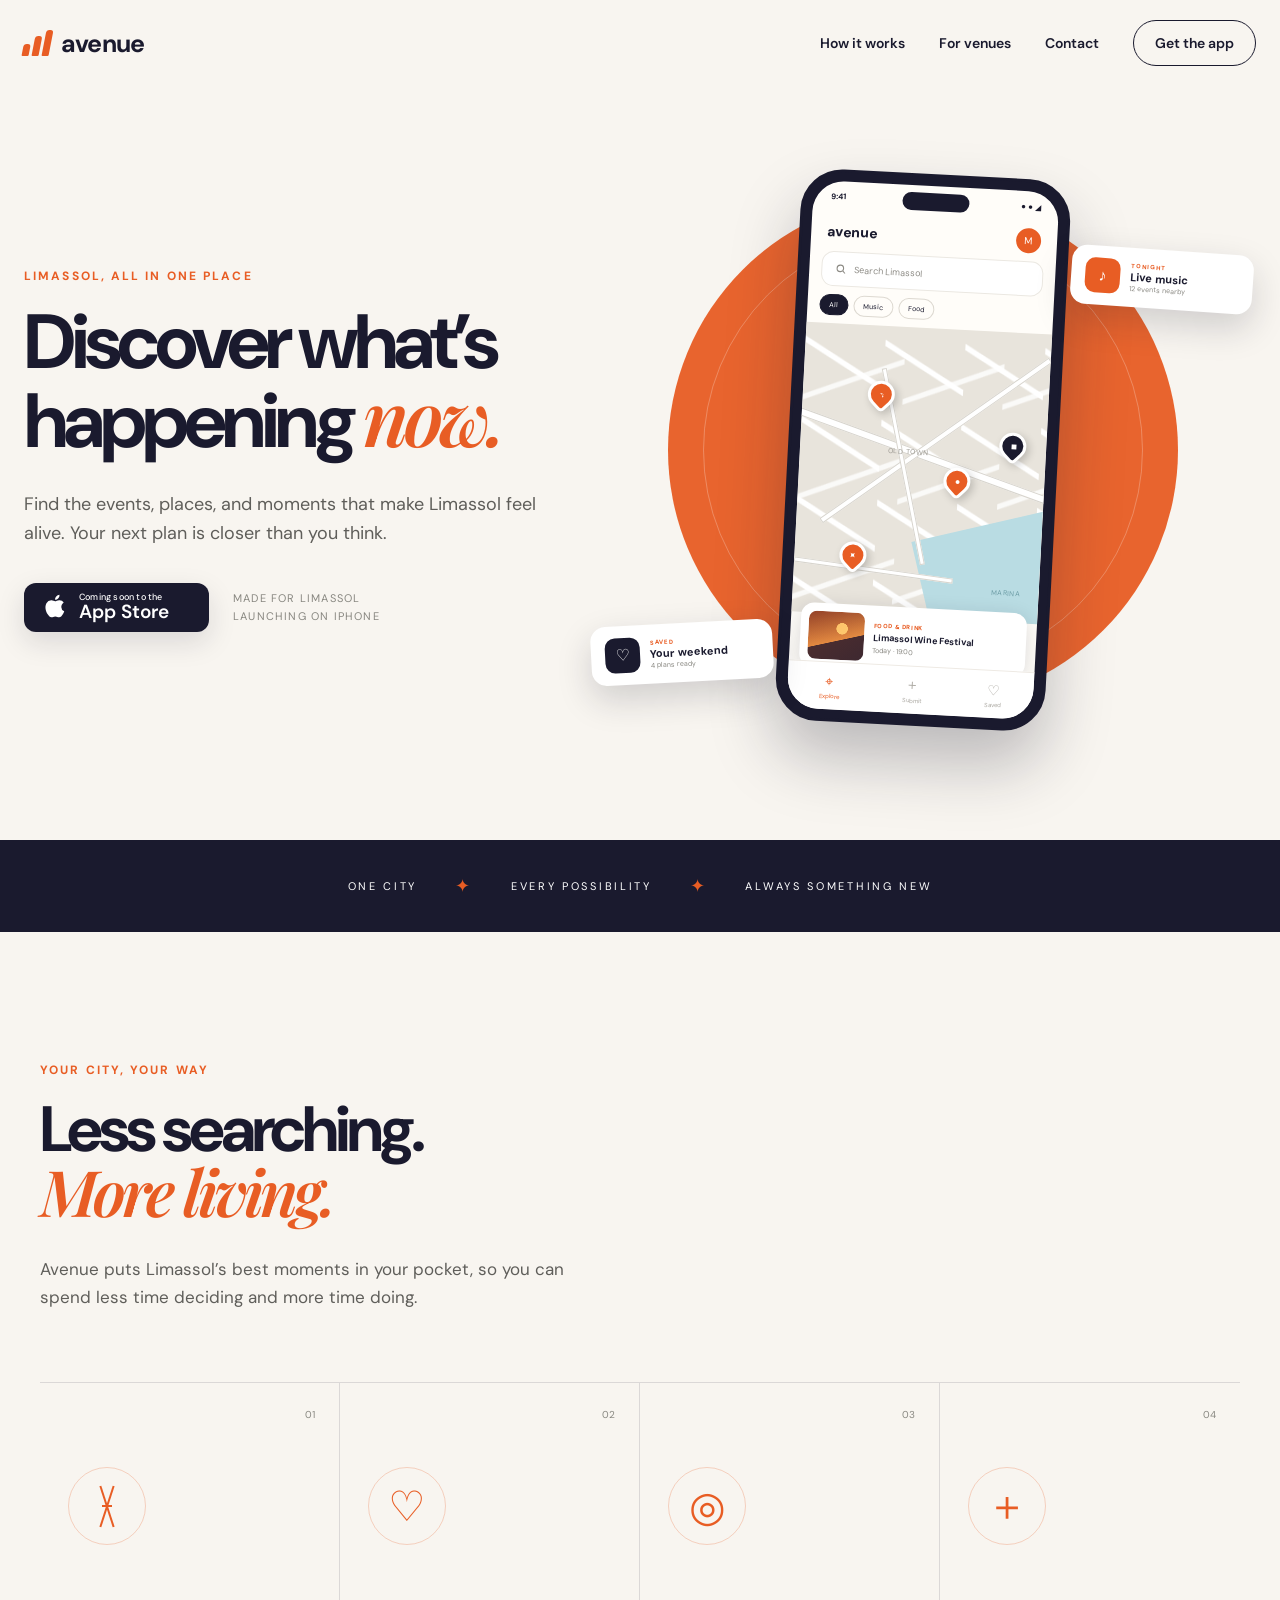
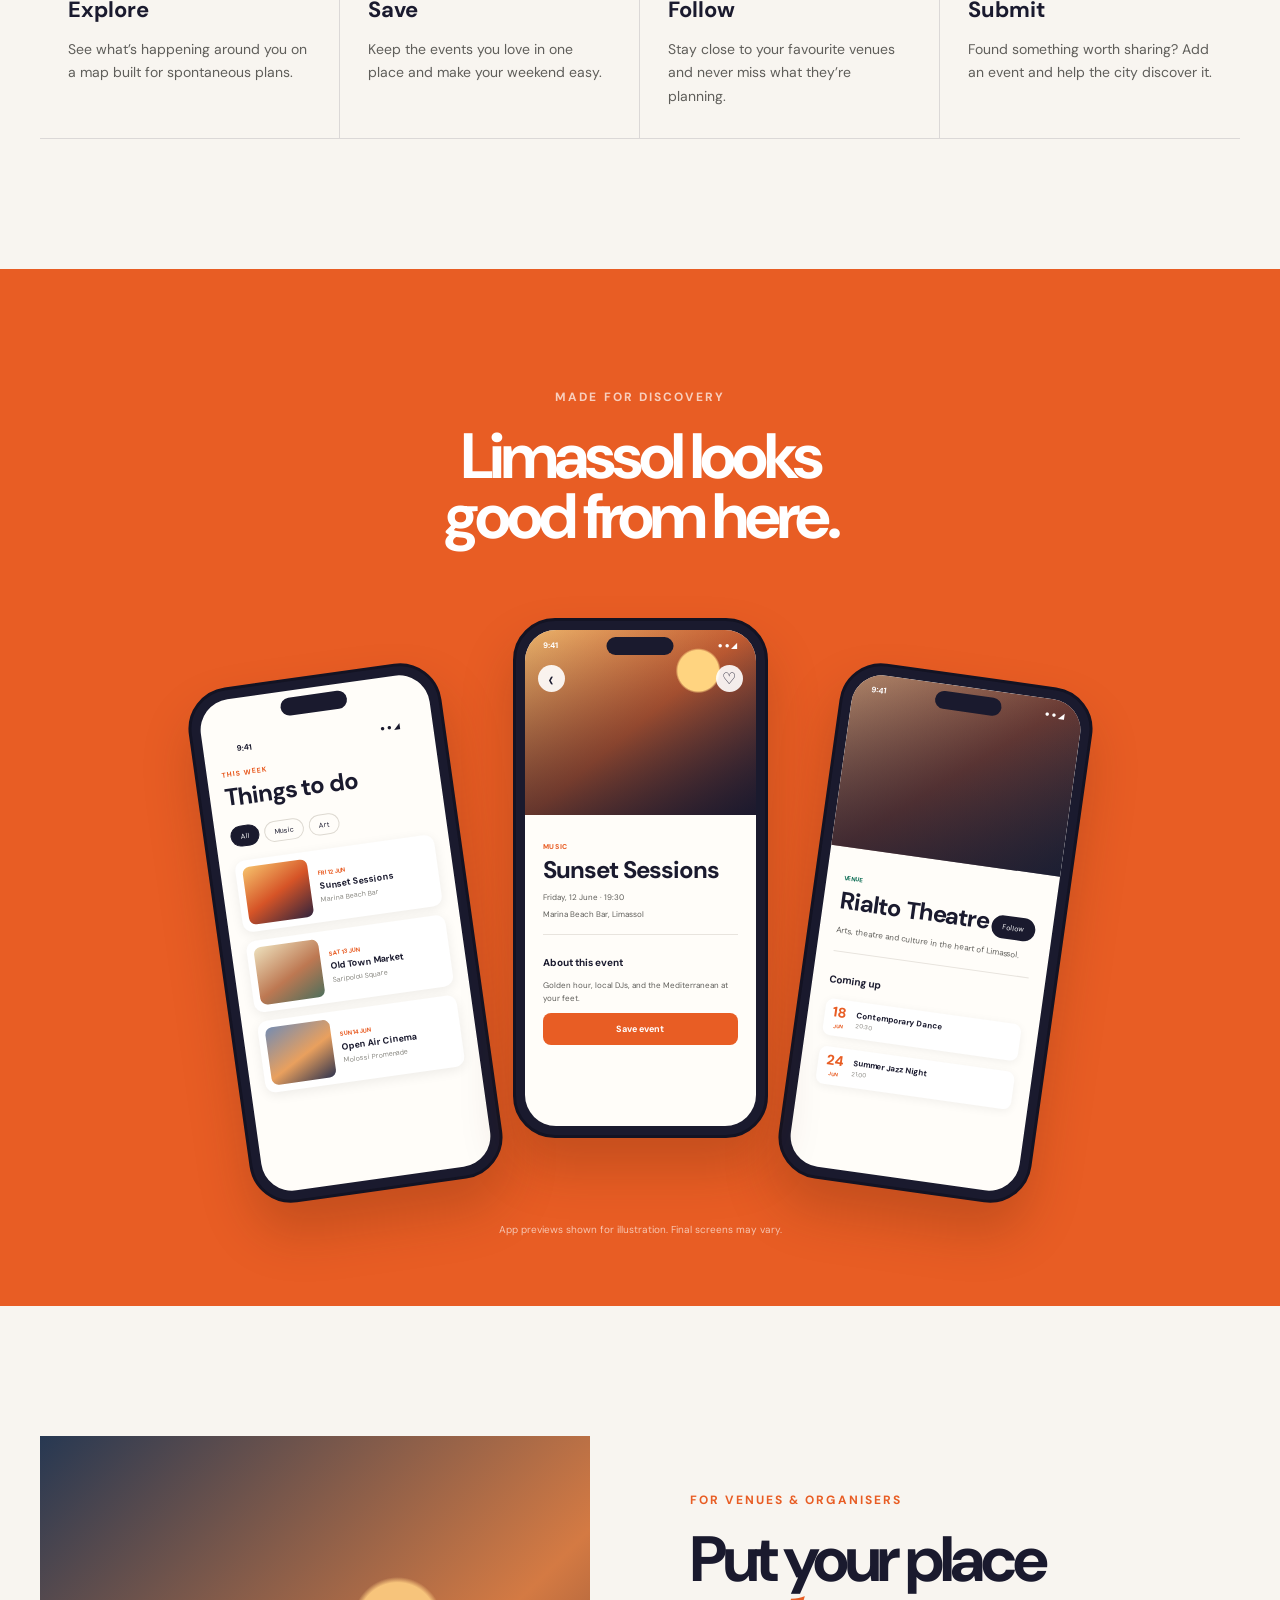
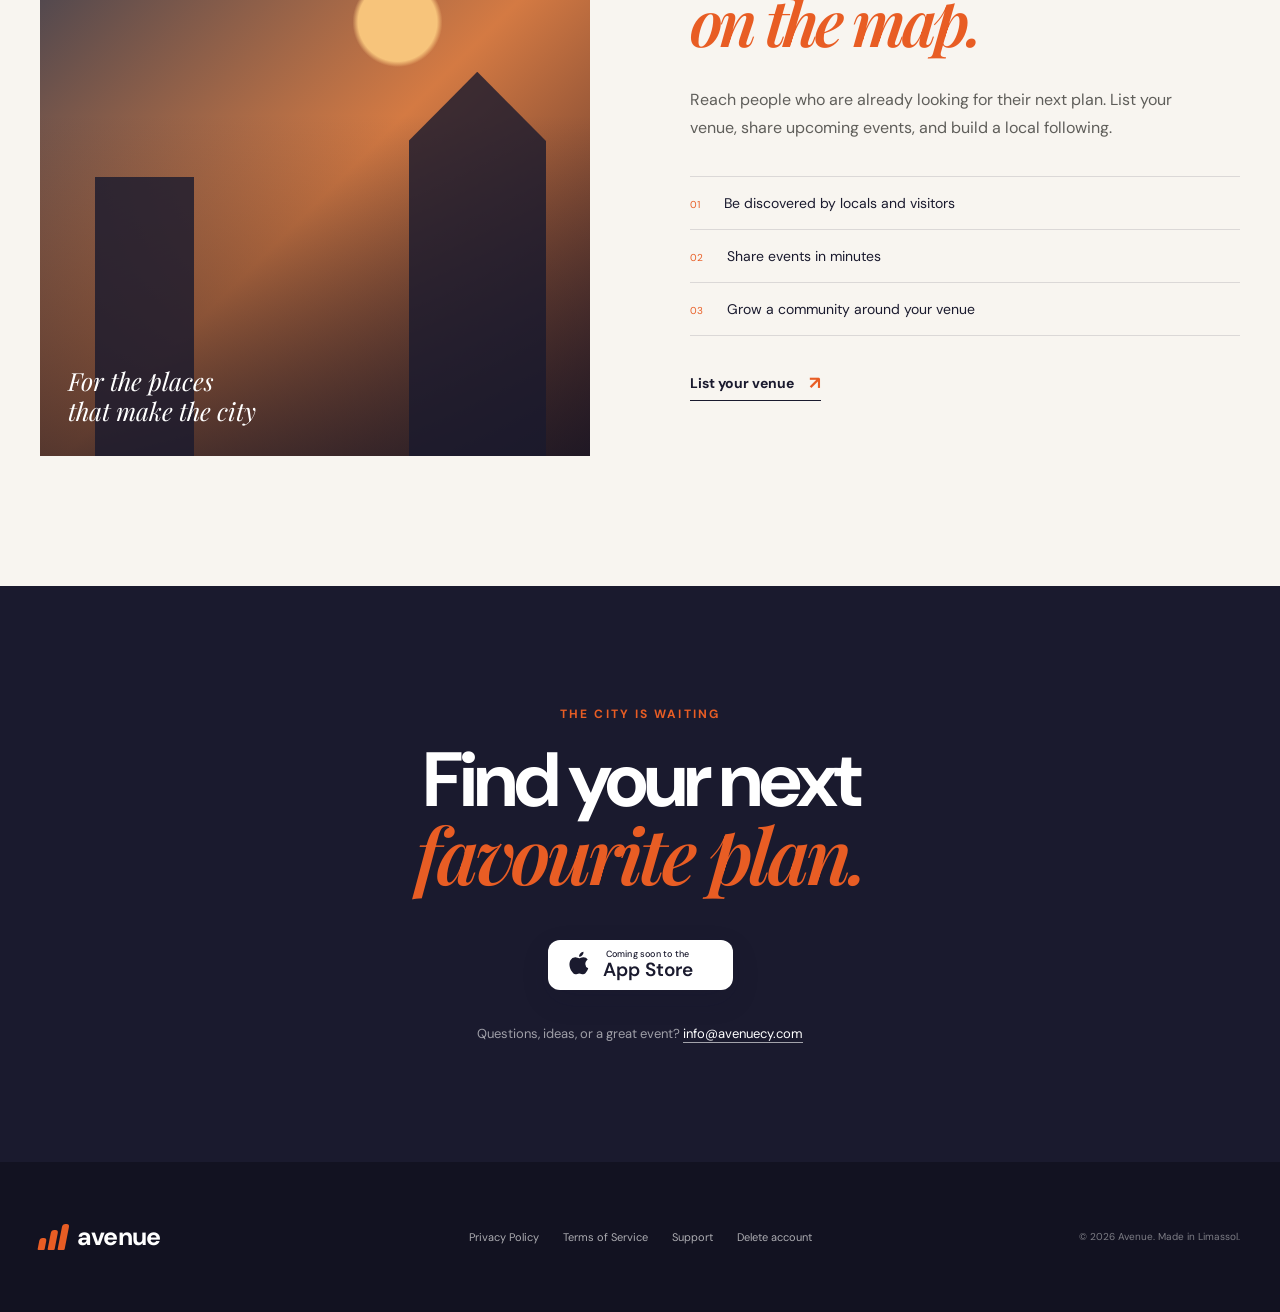
==== index.html @ 3a6e98cc "Create Avenue landing website" ====
<!doctype html>
<html lang="en">
  <head>
    <meta charset="UTF-8">
    <meta name="viewport" content="width=device-width, initial-scale=1.0">
    <meta name="description" content="Avenue helps you discover events, activities, and venues across Limassol, Cyprus.">
    <meta name="theme-color" content="#1A1A2E">
    <meta property="og:title" content="Avenue — Discover Limassol">
    <meta property="og:description" content="Your city, happening now. Explore events and places across Limassol.">
    <meta property="og:type" content="website">
    <meta property="og:url" content="https://avenuecy.com/">
    <meta property="og:image" content="https://avenuecy.com/assets/og-image.svg">
    <title>Avenue — Discover what's happening in Limassol</title>
    <link rel="icon" href="assets/favicon.svg" type="image/svg+xml">
    <link rel="stylesheet" href="styles.css">
    <script src="script.js" defer></script>
  </head>
  <body>
    <header class="site-header">
      <a class="brand" href="#top" aria-label="Avenue home">
        <span class="brand-mark" aria-hidden="true">
          <span></span><span></span><span></span>
        </span>
        <span>avenue</span>
      </a>
      <button class="menu-toggle" type="button" aria-expanded="false" aria-controls="site-nav">
        <span class="sr-only">Open navigation</span>
        <span></span><span></span>
      </button>
      <nav id="site-nav" class="site-nav" aria-label="Main navigation">
        <a href="#how-it-works">How it works</a>
        <a href="#for-venues">For venues</a>
        <a href="#contact">Contact</a>
        <a class="nav-cta" href="#download">Get the app</a>
      </nav>
    </header>

    <main id="top">
      <section class="hero">
        <div class="hero-copy reveal">
          <p class="eyebrow">Limassol, all in one place</p>
          <h1>Discover what’s<br>happening <em>now.</em></h1>
          <p class="hero-intro">
            Find the events, places, and moments that make Limassol feel alive.
            Your next plan is closer than you think.
          </p>
          <div id="download" class="download-row">
            <a class="app-store-button" href="mailto:info@avenuecy.com?subject=Avenue%20app%20launch" aria-label="Join the Avenue app launch list">
              <svg viewBox="0 0 24 24" aria-hidden="true">
                <path d="M18.7 12.8c0-3.2 2.6-4.7 2.7-4.8a5.8 5.8 0 0 0-4.6-2.5c-2-.2-3.8 1.2-4.8 1.2-1 0-2.5-1.2-4.2-1.1A6.1 6.1 0 0 0 2.6 8.7c-2.2 3.8-.6 9.4 1.6 12.4 1.1 1.5 2.3 3.1 3.9 3 1.6-.1 2.2-1 4.1-1s2.5 1 4.2 1c1.7 0 2.8-1.5 3.8-3a13.5 13.5 0 0 0 1.7-3.5 5.4 5.4 0 0 1-3.2-4.8ZM15.5 3.4A5.4 5.4 0 0 0 16.8-.5a5.5 5.5 0 0 0-3.6 1.9 5.2 5.2 0 0 0-1.3 3.7 4.6 4.6 0 0 0 3.6-1.7Z" transform="scale(.82) translate(2.2 1.2)"/>
              </svg>
              <span><small>Coming soon to the</small>App Store</span>
            </a>
            <span class="launch-note">Made for Limassol<br>Launching on iPhone</span>
          </div>
        </div>

        <div class="hero-visual reveal" aria-label="Preview of the Avenue app">
          <div class="sun-shape"></div>
          <div class="phone phone-main">
            <div class="phone-screen map-screen">
              <div class="status-bar"><b>9:41</b><span>● ● ◢</span></div>
              <div class="app-topbar">
                <div class="mini-logo">avenue</div>
                <div class="avatar">M</div>
              </div>
              <div class="search-pill">
                <svg viewBox="0 0 24 24"><circle cx="11" cy="11" r="6"></circle><path d="m16 16 4 4"></path></svg>
                Search Limassol
              </div>
              <div class="filter-pills">
                <span class="active">All</span><span>Music</span><span>Food</span>
              </div>
              <div class="map-art">
                <div class="road r1"></div><div class="road r2"></div><div class="road r3"></div>
                <div class="road r4"></div><div class="sea"></div>
                <span class="map-label old-town">Old Town</span>
                <span class="map-label marina">Marina</span>
                <span class="pin p1">♪</span><span class="pin p2">●</span>
                <span class="pin venue-pin p3">◆</span><span class="pin p4">✦</span>
              </div>
              <div class="event-preview">
                <div class="event-thumb"></div>
                <div>
                  <small>FOOD &amp; DRINK</small>
                  <strong>Limassol Wine Festival</strong>
                  <span>Today · 19:00</span>
                </div>
              </div>
              <div class="app-tabs"><span class="selected">⌖<small>Explore</small></span><span>＋<small>Submit</small></span><span>♡<small>Saved</small></span></div>
            </div>
          </div>
          <div class="floating-card card-one">
            <span class="floating-icon">♪</span>
            <div><small>TONIGHT</small><b>Live music</b><span>12 events nearby</span></div>
          </div>
          <div class="floating-card card-two">
            <span class="floating-icon dark">♡</span>
            <div><small>SAVED</small><b>Your weekend</b><span>4 plans ready</span></div>
          </div>
        </div>
      </section>

      <section class="city-strip" aria-label="Avenue introduction">
        <p>One city</p><span>✦</span><p>Every possibility</p><span>✦</span><p>Always something new</p>
      </section>

      <section id="how-it-works" class="features section">
        <div class="section-heading reveal">
          <p class="eyebrow">Your city, your way</p>
          <h2>Less searching.<br><em>More living.</em></h2>
          <p>Avenue puts Limassol’s best moments in your pocket, so you can spend less time deciding and more time doing.</p>
        </div>

        <div class="feature-grid">
          <article class="feature-card reveal">
            <span class="feature-number">01</span>
            <div class="feature-icon icon-map"><span></span><i></i><b></b></div>
            <h3>Explore</h3>
            <p>See what’s happening around you on a map built for spontaneous plans.</p>
          </article>
          <article class="feature-card reveal">
            <span class="feature-number">02</span>
            <div class="feature-icon icon-heart">♡</div>
            <h3>Save</h3>
            <p>Keep the events you love in one place and make your weekend easy.</p>
          </article>
          <article class="feature-card reveal">
            <span class="feature-number">03</span>
            <div class="feature-icon icon-follow">◎</div>
            <h3>Follow</h3>
            <p>Stay close to your favourite venues and never miss what they’re planning.</p>
          </article>
          <article class="feature-card reveal">
            <span class="feature-number">04</span>
            <div class="feature-icon icon-submit">＋</div>
            <h3>Submit</h3>
            <p>Found something worth sharing? Add an event and help the city discover it.</p>
          </article>
        </div>
      </section>

      <section class="screens-section">
        <div class="screens-copy section-heading reveal">
          <p class="eyebrow light">Made for discovery</p>
          <h2>Limassol looks<br>good from here.</h2>
        </div>
        <div class="phone-gallery reveal">
          <div class="phone gallery-phone tilted-left">
            <div class="phone-screen list-screen">
              <div class="status-bar"><b>9:41</b><span>● ● ◢</span></div>
              <p class="screen-kicker">THIS WEEK</p>
              <h4>Things to do</h4>
              <div class="small-chips"><span>All</span><span>Music</span><span>Art</span></div>
              <div class="list-card lc-one"><div></div><p><small>FRI 12 JUN</small><b>Sunset Sessions</b><span>Marina Beach Bar</span></p></div>
              <div class="list-card lc-two"><div></div><p><small>SAT 13 JUN</small><b>Old Town Market</b><span>Saripolou Square</span></p></div>
              <div class="list-card lc-three"><div></div><p><small>SUN 14 JUN</small><b>Open Air Cinema</b><span>Molossi Promenade</span></p></div>
            </div>
          </div>
          <div class="phone gallery-phone center-phone">
            <div class="phone-screen detail-screen">
              <div class="detail-image"><div class="status-bar white"><b>9:41</b><span>● ● ◢</span></div><span class="back">‹</span><span class="save">♡</span></div>
              <div class="detail-content">
                <small class="category">MUSIC</small>
                <h4>Sunset Sessions</h4>
                <p class="detail-meta">Friday, 12 June · 19:30</p>
                <p class="detail-meta">Marina Beach Bar, Limassol</p>
                <hr>
                <b>About this event</b>
                <p>Golden hour, local DJs, and the Mediterranean at your feet.</p>
                <button type="button">Save event</button>
              </div>
            </div>
          </div>
          <div class="phone gallery-phone tilted-right">
            <div class="phone-screen venue-screen">
              <div class="venue-cover"><div class="status-bar white"><b>9:41</b><span>● ● ◢</span></div></div>
              <div class="venue-content">
                <div class="venue-title"><div><small>VENUE</small><h4>Rialto Theatre</h4></div><button type="button">Follow</button></div>
                <p>Arts, theatre and culture in the heart of Limassol.</p>
                <hr>
                <b>Coming up</b>
                <div class="mini-event"><span>18<br><small>JUN</small></span><p><b>Contemporary Dance</b><small>20:30</small></p></div>
                <div class="mini-event"><span>24<br><small>JUN</small></span><p><b>Summer Jazz Night</b><small>21:00</small></p></div>
              </div>
            </div>
          </div>
        </div>
        <p class="mockup-note">App previews shown for illustration. Final screens may vary.</p>
      </section>

      <section id="for-venues" class="venues section">
        <div class="venue-photo reveal">
          <div class="venue-photo-label"><span>For the places<br>that make the city</span></div>
        </div>
        <div class="venue-copy reveal">
          <p class="eyebrow">For venues &amp; organisers</p>
          <h2>Put your place<br><em>on the map.</em></h2>
          <p>Reach people who are already looking for their next plan. List your venue, share upcoming events, and build a local following.</p>
          <ul>
            <li><span>01</span> Be discovered by locals and visitors</li>
            <li><span>02</span> Share events in minutes</li>
            <li><span>03</span> Grow a community around your venue</li>
          </ul>
          <a class="text-link" href="mailto:info@avenuecy.com?subject=List%20my%20venue%20on%20Avenue">List your venue <span>↗</span></a>
        </div>
      </section>

      <section id="contact" class="final-cta">
        <div class="final-cta-inner reveal">
          <p class="eyebrow light">The city is waiting</p>
          <h2>Find your next<br><em>favourite plan.</em></h2>
          <a class="app-store-button light-button" href="mailto:info@avenuecy.com?subject=Avenue%20app%20launch">
            <svg viewBox="0 0 24 24" aria-hidden="true"><path d="M18.7 12.8c0-3.2 2.6-4.7 2.7-4.8a5.8 5.8 0 0 0-4.6-2.5c-2-.2-3.8 1.2-4.8 1.2-1 0-2.5-1.2-4.2-1.1A6.1 6.1 0 0 0 2.6 8.7c-2.2 3.8-.6 9.4 1.6 12.4 1.1 1.5 2.3 3.1 3.9 3 1.6-.1 2.2-1 4.1-1s2.5 1 4.2 1c1.7 0 2.8-1.5 3.8-3a13.5 13.5 0 0 0 1.7-3.5 5.4 5.4 0 0 1-3.2-4.8ZM15.5 3.4A5.4 5.4 0 0 0 16.8-.5a5.5 5.5 0 0 0-3.6 1.9 5.2 5.2 0 0 0-1.3 3.7 4.6 4.6 0 0 0 3.6-1.7Z" transform="scale(.82) translate(2.2 1.2)"/></svg>
            <span><small>Coming soon to the</small>App Store</span>
          </a>
          <p class="contact-line">Questions, ideas, or a great event? <a href="mailto:info@avenuecy.com">info@avenuecy.com</a></p>
        </div>
      </section>
    </main>

    <footer class="site-footer">
      <a class="brand footer-brand" href="#top"><span class="brand-mark"><span></span><span></span><span></span></span><span>avenue</span></a>
      <div class="footer-links">
        <a href="privacy.html">Privacy Policy</a>
        <a href="terms.html">Terms of Service</a>
        <a href="support.html">Support</a>
        <a href="delete-account.html">Delete account</a>
      </div>
      <p>© <span id="current-year">2026</span> Avenue. Made in Limassol.</p>
    </footer>
  </body>
</html>
---- styles.css ----
@import url("https://fonts.googleapis.com/css2?family=DM+Sans:wght@400;500;600;700&family=Playfair+Display:ital,wght@1,600&display=swap");

:root {
  --navy: #1a1a2e;
  --orange: #e85d24;
  --orange-dark: #c94716;
  --cream: #f8f5f0;
  --paper: #fffdf9;
  --white: #ffffff;
  --body: #5f5e5a;
  --muted: #888780;
  --green: #0f6e56;
  --line: rgba(26, 26, 46, .13);
  --display: "DM Sans", sans-serif;
  --serif: "Playfair Display", Georgia, serif;
}

* { box-sizing: border-box; }
html { scroll-behavior: smooth; }
body { margin: 0; color: var(--navy); background: var(--cream); font-family: var(--display); -webkit-font-smoothing: antialiased; }
a { color: inherit; text-decoration: none; }
button, input { font: inherit; }
.sr-only { position: absolute; width: 1px; height: 1px; overflow: hidden; clip: rect(0, 0, 0, 0); }

.site-header {
  width: min(100% - 48px, 1320px);
  height: 86px;
  margin: 0 auto;
  display: flex;
  align-items: center;
  justify-content: space-between;
  position: relative;
  z-index: 20;
}
.brand { display: flex; align-items: center; gap: 10px; font-size: 25px; font-weight: 700; letter-spacing: -.8px; }
.brand-mark { width: 27px; height: 26px; display: flex; align-items: flex-end; gap: 3px; transform: skew(-11deg); }
.brand-mark > span { width: 7px; border-radius: 3px 3px 1px 1px; background: var(--orange); }
.brand-mark > span:nth-child(1) { height: 12px; }
.brand-mark > span:nth-child(2) { height: 20px; }
.brand-mark > span:nth-child(3) { height: 26px; }
.site-nav { display: flex; align-items: center; gap: 34px; font-size: 14px; font-weight: 600; }
.site-nav a:not(.nav-cta) { transition: color .2s; }
.site-nav a:not(.nav-cta):hover { color: var(--orange); }
.nav-cta { padding: 13px 21px; border: 1px solid var(--navy); border-radius: 99px; transition: .2s; }
.nav-cta:hover { color: var(--white); background: var(--navy); }
.menu-toggle { display: none; background: transparent; border: 0; padding: 8px; }

.hero {
  width: min(100% - 48px, 1320px);
  min-height: 700px;
  margin: 0 auto;
  display: grid;
  grid-template-columns: .92fr 1.08fr;
  align-items: center;
  padding: 54px 0 80px;
}
.eyebrow { margin: 0 0 22px; color: var(--orange); font-size: 12px; font-weight: 700; letter-spacing: 2.1px; text-transform: uppercase; }
.hero h1, .section-heading h2, .venue-copy h2, .final-cta h2 {
  margin: 0;
  font-size: clamp(58px, 6vw, 94px);
  line-height: .95;
  letter-spacing: -5px;
}
em { color: var(--orange); font-family: var(--serif); font-weight: 600; }
.hero-intro { max-width: 520px; margin: 32px 0 34px; color: var(--body); font-size: 18px; line-height: 1.65; }
.download-row { display: flex; align-items: center; gap: 24px; }
.app-store-button {
  min-width: 185px;
  padding: 10px 18px;
  border-radius: 12px;
  display: inline-flex;
  align-items: center;
  gap: 10px;
  color: var(--white);
  background: var(--navy);
  box-shadow: 0 10px 28px rgba(26,26,46,.13);
  transition: transform .2s, box-shadow .2s;
}
.app-store-button:hover { transform: translateY(-2px); box-shadow: 0 13px 32px rgba(26,26,46,.2); }
.app-store-button svg { width: 27px; fill: currentColor; }
.app-store-button span { display: flex; flex-direction: column; font-size: 19px; font-weight: 600; line-height: 1.05; }
.app-store-button small { font-size: 9px; font-weight: 500; letter-spacing: .2px; }
.launch-note { color: var(--muted); font-size: 11px; line-height: 1.6; text-transform: uppercase; letter-spacing: 1.2px; }

.hero-visual { position: relative; min-height: 620px; display: grid; place-items: center; }
.sun-shape { position: absolute; width: 510px; height: 510px; border-radius: 50%; background: var(--orange); opacity: .95; }
.sun-shape::after { content: ""; position: absolute; inset: 35px; border: 1px solid rgba(255,255,255,.25); border-radius: inherit; }
.phone {
  width: 270px;
  height: 552px;
  padding: 9px;
  border: 3px solid var(--navy);
  border-radius: 42px;
  background: var(--navy);
  box-shadow: 0 35px 65px rgba(26,26,46,.27);
  overflow: hidden;
}
.phone-main { z-index: 2; transform: rotate(3deg); }
.phone-screen { height: 100%; position: relative; overflow: hidden; border-radius: 31px; background: var(--paper); }
.phone-screen::before { content: ""; position: absolute; z-index: 10; top: 7px; left: 50%; width: 67px; height: 18px; border-radius: 20px; background: var(--navy); transform: translateX(-50%); }
.status-bar { position: relative; z-index: 5; display: flex; justify-content: space-between; padding: 10px 18px 5px; font-size: 8px; }
.status-bar.white { color: var(--white); }
.app-topbar { display: flex; align-items: center; justify-content: space-between; padding: 12px 16px 8px; }
.mini-logo { font-size: 14px; font-weight: 800; }
.avatar { width: 25px; height: 25px; display: grid; place-items: center; color: white; background: var(--orange); border-radius: 50%; font-size: 10px; }
.search-pill { margin: 0 12px; padding: 10px 12px; display: flex; align-items: center; gap: 7px; color: #8d8b85; background: white; border: 1px solid #ebe8e2; border-radius: 12px; font-size: 9px; }
.search-pill svg { width: 13px; fill: none; stroke: currentColor; stroke-width: 2; }
.filter-pills { display: flex; gap: 5px; padding: 8px 12px; overflow: hidden; }
.filter-pills span, .small-chips span { padding: 5px 9px; border: 1px solid #ddd9d1; border-radius: 99px; font-size: 7px; white-space: nowrap; }
.filter-pills .active, .small-chips span:first-child { color: white; background: var(--navy); border-color: var(--navy); }
.map-art { height: 290px; position: relative; overflow: hidden; background: #e8e4dc; }
.map-art::before { content: ""; position: absolute; inset: 0; background: linear-gradient(30deg, transparent 47%, white 48%, white 52%, transparent 53%), linear-gradient(-22deg, transparent 44%, rgba(255,255,255,.8) 45%, rgba(255,255,255,.8) 48%, transparent 49%); background-size: 80px 80px, 100px 100px; }
.road { position: absolute; z-index: 1; background: #fff; border: 1px solid #d8d5ce; transform-origin: left center; }
.r1 { width: 320px; height: 8px; top: 80px; left: -20px; transform: rotate(17deg); }
.r2 { width: 280px; height: 6px; top: 195px; left: 25px; transform: rotate(-38deg); }
.r3 { width: 200px; height: 5px; top: 40px; left: 80px; transform: rotate(76deg); }
.r4 { width: 160px; height: 5px; top: 235px; left: 0; transform: rotate(5deg); }
.sea { position: absolute; right: -45px; bottom: -30px; width: 160px; height: 130px; background: #b9dce3; transform: rotate(-16deg); }
.map-label { position: absolute; z-index: 2; color: #9b9891; font-size: 7px; text-transform: uppercase; letter-spacing: .5px; }
.old-town { top: 120px; left: 88px; }.marina { bottom: 25px; right: 18px; color: #6d9da6; }
.pin { position: absolute; z-index: 3; width: 27px; height: 27px; display: grid; place-items: center; color: white; background: var(--orange); border: 3px solid white; border-radius: 50% 50% 50% 5px; box-shadow: 0 4px 8px rgba(0,0,0,.2); transform: rotate(-45deg); font-size: 9px; }
.pin::first-letter { transform: rotate(45deg); }
.p1 { top: 55px; left: 65px; }.p2 { top: 138px; left: 145px; }.p3 { top: 100px; right: 20px; }.p4 { bottom: 46px; left: 45px; }
.venue-pin { background: var(--navy); }
.event-preview { position: absolute; z-index: 4; left: 10px; right: 10px; bottom: 42px; padding: 8px; display: flex; gap: 9px; border-radius: 13px; background: white; box-shadow: 0 5px 20px rgba(26,26,46,.16); }
.event-thumb { width: 56px; height: 48px; flex: none; border-radius: 8px; background: linear-gradient(145deg, rgba(232,93,36,.15), transparent), radial-gradient(circle at 60% 35%, #ffcf72 0 12%, transparent 13%), linear-gradient(165deg, #843c29, #e38d43 58%, #3d2830 59%); }
.event-preview div:last-child { display: flex; flex-direction: column; justify-content: center; gap: 2px; }
.event-preview small { color: var(--orange); font-size: 6px; font-weight: 800; letter-spacing: .6px; }
.event-preview strong { font-size: 9px; }.event-preview span { color: var(--muted); font-size: 7px; }
.app-tabs { position: absolute; z-index: 4; left: 0; right: 0; bottom: 0; height: 48px; display: flex; justify-content: space-around; align-items: center; background: white; border-top: 1px solid #eeeae4; }
.app-tabs span { display: flex; flex-direction: column; align-items: center; gap: 2px; color: #aaa7a0; font-size: 14px; }.app-tabs small { font-size: 6px; }.app-tabs .selected { color: var(--orange); }
.floating-card { position: absolute; z-index: 3; min-width: 182px; padding: 12px 14px; display: flex; align-items: center; gap: 10px; border-radius: 15px; background: white; box-shadow: 0 14px 35px rgba(26,26,46,.18); }
.floating-card > div { display: flex; flex-direction: column; }.floating-card small { color: var(--orange); font-size: 6px; font-weight: 800; letter-spacing: 1px; }.floating-card b { font-size: 11px; }.floating-card div span { color: var(--muted); font-size: 7px; }
.floating-icon { width: 35px; height: 35px; display: grid; place-items: center; color: white; background: var(--orange); border-radius: 10px; }.floating-icon.dark { background: var(--navy); }
.card-one { top: 110px; right: 3px; transform: rotate(4deg); }.card-two { bottom: 78px; left: 0; transform: rotate(-3deg); }

.city-strip { min-height: 92px; padding: 24px; display: flex; justify-content: center; align-items: center; gap: 38px; color: var(--white); background: var(--navy); text-transform: uppercase; letter-spacing: 2.7px; font-size: 11px; }
.city-strip span { color: var(--orange); font-size: 18px; }
.section { width: min(100% - 48px, 1200px); margin: 0 auto; padding: 130px 0; }
.section-heading { max-width: 700px; margin-bottom: 70px; }
.section-heading h2, .venue-copy h2, .final-cta h2 { font-size: clamp(48px, 5vw, 76px); letter-spacing: -4px; }
.section-heading > p:last-child { max-width: 550px; margin: 28px 0 0; color: var(--body); font-size: 17px; line-height: 1.7; }
.feature-grid { display: grid; grid-template-columns: repeat(4, 1fr); border-top: 1px solid var(--line); border-bottom: 1px solid var(--line); }
.feature-card { min-height: 350px; padding: 30px 28px; position: relative; border-right: 1px solid var(--line); }
.feature-card:last-child { border-right: 0; }
.feature-number { position: absolute; top: 25px; right: 24px; color: var(--muted); font-size: 10px; }
.feature-icon { width: 78px; height: 78px; margin: 54px 0 50px; display: grid; place-items: center; color: var(--orange); border: 1px solid rgba(232,93,36,.25); border-radius: 50%; font-size: 42px; font-weight: 300; }
.icon-map { position: relative; }.icon-map span, .icon-map i, .icon-map b { position: absolute; width: 2px; height: 43px; background: var(--orange); transform: rotate(18deg); }.icon-map i { transform: rotate(-18deg); }.icon-map b { height: 10px; transform: rotate(90deg); }
.feature-card h3 { margin: 0 0 14px; font-size: 22px; }.feature-card p { margin: 0; color: var(--body); font-size: 14px; line-height: 1.65; }

.screens-section { padding: 120px 24px 70px; overflow: hidden; color: var(--white); background: var(--orange); }
.screens-copy { width: min(100%, 1200px); margin: 0 auto 70px; text-align: center; }.screens-copy h2 { color: white; }.screens-copy .eyebrow { color: rgba(255,255,255,.7); }
.phone-gallery { max-width: 960px; min-height: 585px; margin: 0 auto; display: flex; justify-content: center; align-items: flex-start; gap: 40px; }
.gallery-phone { width: 255px; height: 520px; flex: none; border-color: #131323; box-shadow: 0 30px 50px rgba(92,35,10,.25); }
.tilted-left { margin-top: 55px; transform: rotate(-8deg); }.center-phone { z-index: 2; }.tilted-right { margin-top: 55px; transform: rotate(8deg); }
.list-screen { padding: 35px 15px 0; color: var(--navy); }.screen-kicker { margin: 10px 0 3px; color: var(--orange); font-size: 7px; font-weight: 800; letter-spacing: 1px; }.list-screen h4, .detail-content h4, .venue-content h4 { margin: 0; font-size: 24px; letter-spacing: -1px; }.small-chips { display: flex; gap: 5px; margin: 14px 0; }
.list-card { margin: 9px 0; padding: 7px; display: flex; gap: 9px; background: white; border-radius: 10px; box-shadow: 0 3px 12px rgba(0,0,0,.07); }.list-card > div { width: 65px; height: 58px; flex: none; border-radius: 7px; }.lc-one > div { background: linear-gradient(150deg, #f6c26c, #d65427 50%, #32243d); }.lc-two > div { background: linear-gradient(150deg, #ede0bc, #bd7852 55%, #4e6f5c); }.lc-three > div { background: linear-gradient(150deg, #758cb1, #e9a05e 55%, #2e334e); }.list-card p { margin: 0; display: flex; flex-direction: column; justify-content: center; }.list-card small { color: var(--orange); font-size: 6px; font-weight: 800; }.list-card b { margin: 3px 0; font-size: 9px; }.list-card span { color: var(--muted); font-size: 7px; }
.detail-image { height: 185px; position: relative; background: radial-gradient(circle at 75% 22%, #ffd480 0 9%, transparent 10%), linear-gradient(170deg, rgba(20,20,40,.05), rgba(20,20,40,.75)), linear-gradient(140deg, #f6bc6f, #e96c34 50%, #30273d); }.back, .save { position: absolute; top: 35px; width: 27px; height: 27px; display: grid; place-items: center; border-radius: 50%; background: rgba(255,255,255,.9); color: var(--navy); }.back { left: 13px; font-size: 22px; }.save { right: 13px; font-size: 16px; }.detail-content { padding: 18px; color: var(--navy); }.category { color: var(--orange); font-weight: 800; font-size: 7px; letter-spacing: .7px; }.detail-meta { margin: 7px 0; color: var(--body); font-size: 8px; }.detail-content hr, .venue-content hr { margin: 15px 0; border: 0; border-top: 1px solid #e8e4de; }.detail-content > b, .venue-content > b { font-size: 10px; }.detail-content > p:last-of-type { color: var(--body); font-size: 8px; line-height: 1.6; }.detail-content button { width: 100%; padding: 10px; color: white; background: var(--orange); border: 0; border-radius: 8px; font-size: 9px; font-weight: 700; }
.venue-cover { height: 175px; background: linear-gradient(180deg, rgba(26,26,46,.05), rgba(26,26,46,.55)), linear-gradient(140deg, #b88b6c, #6f3d35 50%, #1e2438); }.venue-content { padding: 17px; color: var(--navy); }.venue-title { display: flex; align-items: end; justify-content: space-between; }.venue-title small { color: var(--green); font-size: 6px; font-weight: 800; }.venue-title button { padding: 7px 11px; color: white; background: var(--navy); border: 0; border-radius: 99px; font-size: 7px; }.venue-content > p { color: var(--body); font-size: 8px; line-height: 1.5; }.mini-event { display: flex; gap: 10px; margin-top: 11px; padding: 8px; background: white; border-radius: 8px; box-shadow: 0 2px 10px rgba(0,0,0,.06); }.mini-event > span { color: var(--orange); font-size: 14px; font-weight: 800; line-height: .75; text-align: center; }.mini-event > span small { font-size: 5px; }.mini-event p { margin: 0; display: flex; flex-direction: column; gap: 2px; font-size: 8px; }.mini-event p small { color: var(--muted); font-size: 6px; }
.mockup-note { margin: 20px 0 0; text-align: center; color: rgba(255,255,255,.65); font-size: 10px; }

.venues { display: grid; grid-template-columns: 1fr 1fr; gap: 100px; align-items: center; }
.venue-photo { min-height: 620px; position: relative; background: linear-gradient(180deg, transparent 45%, rgba(20,20,35,.65)), radial-gradient(circle at 65% 30%, #f7c47b 0 7%, transparent 8%), linear-gradient(135deg, #273852, #d47a43 55%, #351f26); overflow: hidden; }
.venue-photo::before, .venue-photo::after { content: ""; position: absolute; bottom: 0; background: var(--navy); opacity: .8; }.venue-photo::before { left: 10%; width: 18%; height: 45%; }.venue-photo::after { right: 8%; width: 25%; height: 62%; clip-path: polygon(50% 0, 100% 18%, 100% 100%, 0 100%, 0 18%); }
.venue-photo-label { position: absolute; z-index: 2; left: 28px; bottom: 30px; color: white; font-family: var(--serif); font-size: 25px; font-style: italic; line-height: 1.2; }
.venue-copy h2 { margin-bottom: 30px; }.venue-copy > p:not(.eyebrow) { max-width: 510px; color: var(--body); font-size: 16px; line-height: 1.7; }
.venue-copy ul { margin: 35px 0; padding: 0; list-style: none; border-top: 1px solid var(--line); }.venue-copy li { padding: 17px 0; border-bottom: 1px solid var(--line); font-size: 14px; }.venue-copy li span { margin-right: 20px; color: var(--orange); font-size: 10px; }
.text-link { display: inline-flex; align-items: center; gap: 15px; padding-bottom: 5px; border-bottom: 1px solid var(--navy); font-weight: 700; font-size: 14px; }.text-link span { color: var(--orange); font-size: 18px; }

.final-cta { padding: 120px 24px; color: white; background: var(--navy); text-align: center; }.final-cta-inner { max-width: 900px; margin: 0 auto; }.final-cta h2 { margin-bottom: 44px; font-size: clamp(52px, 6vw, 86px); }.final-cta .eyebrow { color: var(--orange); }.light-button { color: var(--navy); background: white; }.contact-line { margin: 35px 0 0; color: rgba(255,255,255,.58); font-size: 13px; }.contact-line a { color: white; border-bottom: 1px solid rgba(255,255,255,.6); }
.site-footer { min-height: 150px; padding: 35px max(24px, calc((100% - 1200px)/2)); display: grid; grid-template-columns: 1fr auto 1fr; align-items: center; gap: 30px; background: #121221; color: white; }.footer-links { display: flex; gap: 24px; color: rgba(255,255,255,.65); font-size: 11px; }.footer-links a:hover { color: white; }.site-footer > p { margin: 0; color: rgba(255,255,255,.45); font-size: 10px; text-align: right; }

.reveal { opacity: 0; transform: translateY(18px); transition: opacity .7s ease, transform .7s ease; }.reveal.visible { opacity: 1; transform: translateY(0); }

/* Legal and support pages */
.legal-body { background: var(--paper); }.legal-header { border-bottom: 1px solid var(--line); }.legal-main { width: min(100% - 48px, 760px); margin: 0 auto; padding: 90px 0 120px; }.legal-main .eyebrow { margin-bottom: 16px; }.legal-main h1 { margin: 0 0 20px; font-size: clamp(44px, 7vw, 68px); letter-spacing: -3px; }.legal-main .updated { margin: 0 0 55px; color: var(--muted); font-size: 12px; }.legal-main h2 { margin: 42px 0 12px; font-size: 22px; }.legal-main h3 { margin: 28px 0 10px; font-size: 16px; }.legal-main p, .legal-main li { color: var(--body); font-size: 15px; line-height: 1.75; }.legal-main a { color: var(--orange-dark); text-decoration: underline; text-underline-offset: 3px; }.legal-main ul, .legal-main ol { padding-left: 22px; }.legal-note { padding: 18px 20px; background: var(--cream); border-left: 3px solid var(--orange); }.back-link { display: inline-flex; gap: 8px; align-items: center; font-size: 13px; font-weight: 700; }.legal-footer { padding: 35px 24px; text-align: center; color: rgba(255,255,255,.5); background: var(--navy); font-size: 11px; }

@media (max-width: 1000px) {
  .hero { grid-template-columns: 1fr; padding-top: 60px; text-align: center; }
  .hero-copy { display: flex; flex-direction: column; align-items: center; }
  .hero-visual { margin-top: 40px; }
  .feature-grid { grid-template-columns: 1fr 1fr; }.feature-card:nth-child(2) { border-right: 0; }.feature-card:nth-child(-n+2) { border-bottom: 1px solid var(--line); }
  .venues { gap: 55px; }.site-footer { grid-template-columns: 1fr; text-align: center; }.footer-brand, .footer-links { justify-content: center; }.site-footer > p { text-align: center; }
}
@media (max-width: 760px) {
  .site-header { width: min(100% - 32px, 1320px); height: 72px; }.menu-toggle { display: flex; width: 40px; height: 40px; flex-direction: column; justify-content: center; gap: 6px; }.menu-toggle > span:not(.sr-only) { width: 24px; height: 2px; background: var(--navy); transition: .2s; }
  .site-nav { display: none; position: absolute; top: 66px; left: 0; right: 0; padding: 24px; flex-direction: column; align-items: stretch; gap: 20px; background: var(--paper); border: 1px solid var(--line); border-radius: 16px; box-shadow: 0 15px 35px rgba(26,26,46,.12); }.site-nav.open { display: flex; }.nav-cta { text-align: center; }
  .hero { width: min(100% - 32px, 1320px); min-height: 0; padding: 55px 0 70px; }.hero h1 { font-size: clamp(48px, 15vw, 68px); letter-spacing: -3.5px; }.hero-intro { font-size: 16px; }.download-row { flex-direction: column; gap: 15px; }.launch-note { display: none; }
  .hero-visual { min-height: 540px; transform: scale(.86); margin: 0 -35px -45px; }.sun-shape { width: 420px; height: 420px; }.card-one { right: 8px; }.card-two { left: 4px; }
  .city-strip { gap: 13px; flex-wrap: wrap; font-size: 8px; letter-spacing: 1.5px; }.city-strip p { margin: 3px; }
  .section { width: min(100% - 32px, 1200px); padding: 90px 0; }.section-heading { margin-bottom: 50px; }.section-heading h2, .venue-copy h2 { font-size: 48px; letter-spacing: -3px; }
  .feature-grid { grid-template-columns: 1fr; }.feature-card { min-height: 300px; border-right: 0; border-bottom: 1px solid var(--line); }.feature-card:last-child { border-bottom: 0; }.feature-icon { margin: 35px 0 35px; }
  .screens-section { padding: 90px 16px 55px; }.phone-gallery { min-height: 530px; gap: 10px; transform: scale(.72); transform-origin: top center; margin-bottom: -135px; }.gallery-phone { width: 245px; }.tilted-left, .tilted-right { margin-top: 55px; }
  .venues { grid-template-columns: 1fr; gap: 55px; }.venue-photo { min-height: 480px; }.venue-copy { padding: 0 5px; }
  .final-cta { padding: 90px 20px; }.final-cta h2 { font-size: 52px; letter-spacing: -3px; }
  .footer-links { flex-wrap: wrap; }.legal-main { width: min(100% - 36px, 760px); padding: 65px 0 90px; }
}
@media (max-width: 500px) {
  .phone-gallery { width: 820px; margin-left: calc((100% - 820px)/2); transform: scale(.52); margin-bottom: -235px; }.screens-section { padding-bottom: 45px; }
  .floating-card { min-width: 165px; }.card-one { right: 0; }.card-two { left: 0; }
}
@media (prefers-reduced-motion: reduce) {
  html { scroll-behavior: auto; }.reveal { opacity: 1; transform: none; transition: none; }.app-store-button { transition: none; }
}
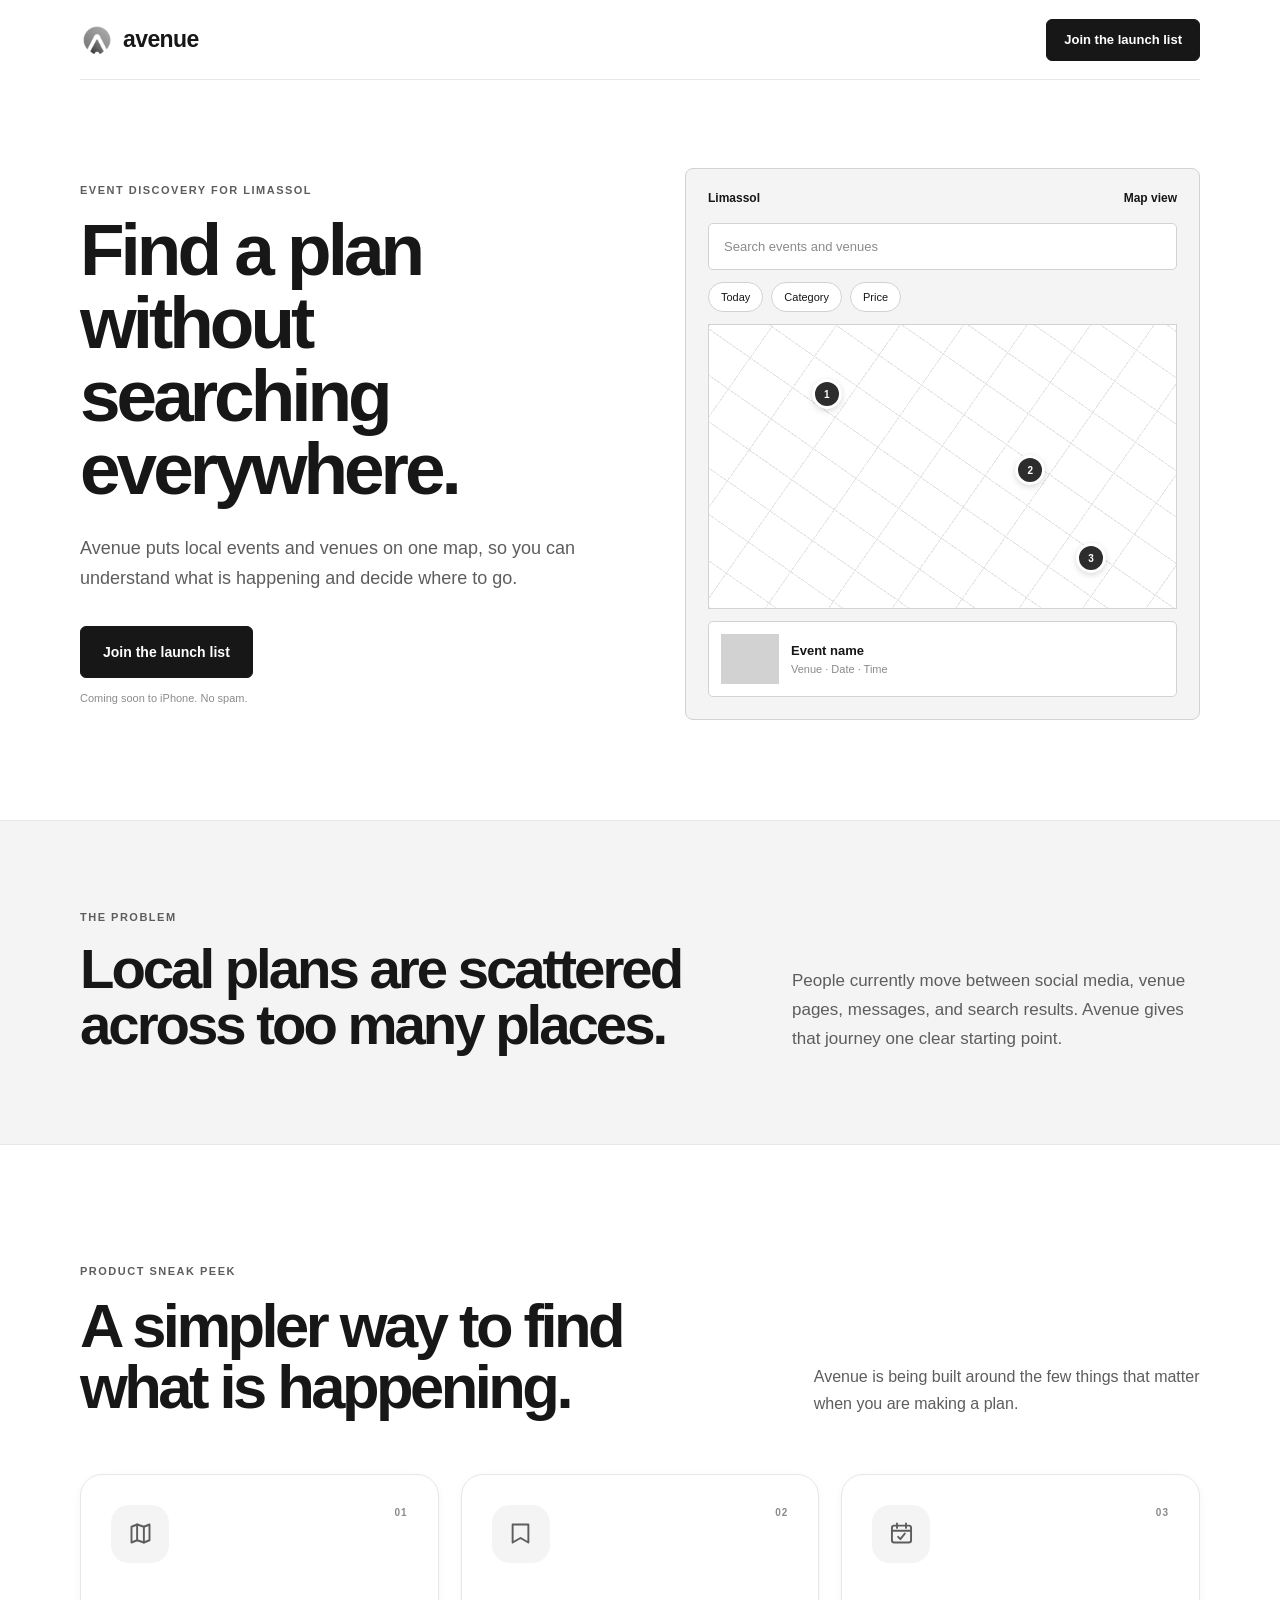
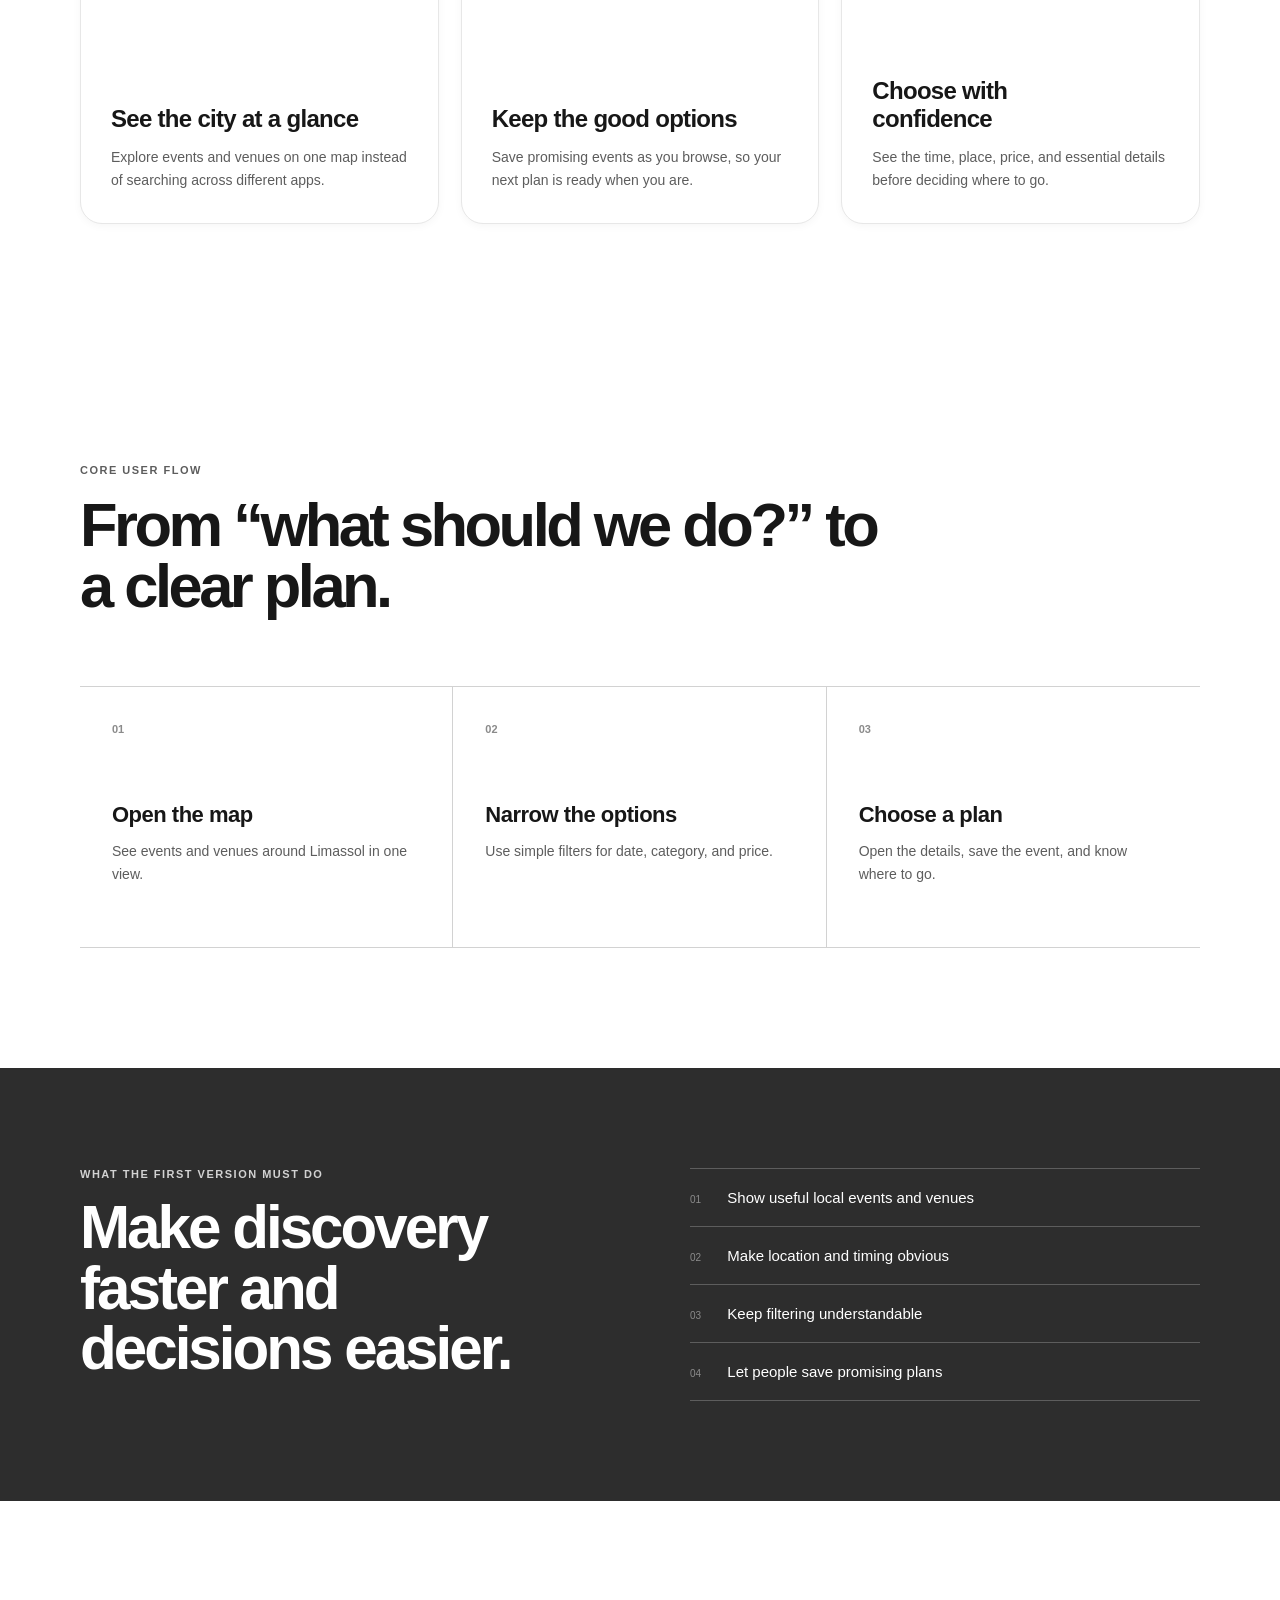
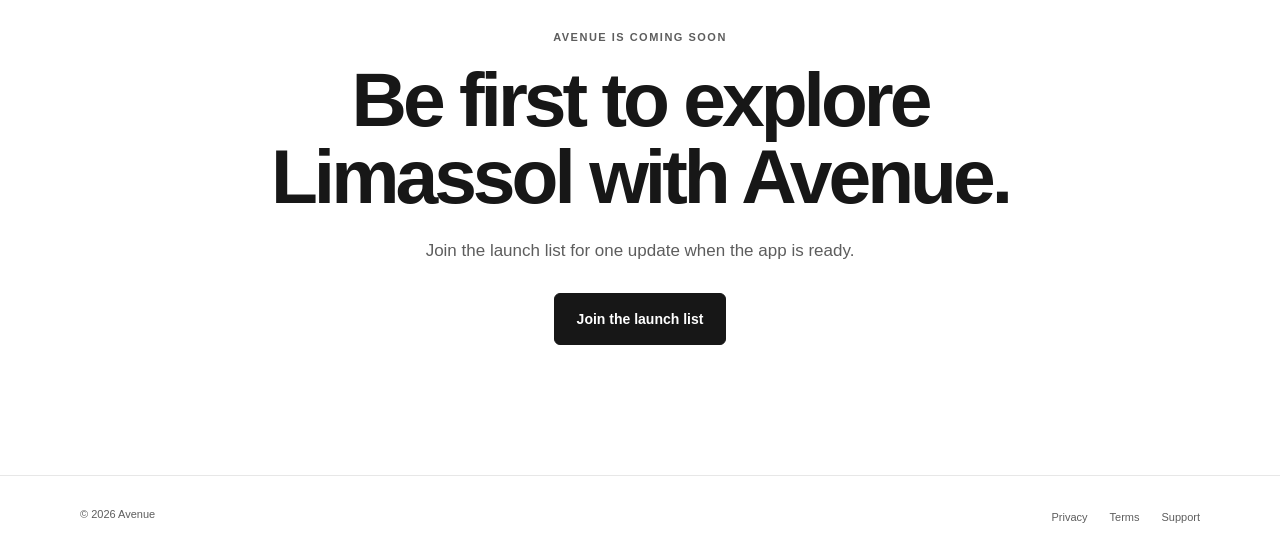
==== commit 52815627: "Fixed wireframe" ====
--- a/index.html
+++ b/index.html
@@ -3,231 +3,173 @@
   <head>
     <meta charset="UTF-8">
     <meta name="viewport" content="width=device-width, initial-scale=1.0">
-    <meta name="description" content="Avenue helps you discover events, activities, and venues across Limassol, Cyprus.">
-    <meta name="theme-color" content="#1A1A2E">
-    <meta property="og:title" content="Avenue — Discover Limassol">
-    <meta property="og:description" content="Your city, happening now. Explore events and places across Limassol.">
-    <meta property="og:type" content="website">
-    <meta property="og:url" content="https://avenuecy.com/">
-    <meta property="og:image" content="https://avenuecy.com/assets/og-image.svg">
+    <meta name="description" content="Avenue helps you discover events and venues across Limassol.">
+    <meta name="theme-color" content="#ffffff">
     <title>Avenue — Discover what's happening in Limassol</title>
-    <link rel="icon" href="assets/favicon.svg" type="image/svg+xml">
-    <link rel="stylesheet" href="styles.css">
-    <script src="script.js" defer></script>
+    <link rel="icon" href="assets/favicon-32.png" type="image/png">
+    <link rel="apple-touch-icon" href="assets/apple-touch-icon.png">
+    <link rel="stylesheet" href="wireframe.css">
   </head>
   <body>
-    <header class="site-header">
-      <a class="brand" href="#top" aria-label="Avenue home">
-        <span class="brand-mark" aria-hidden="true">
-          <span></span><span></span><span></span>
-        </span>
+    <header class="wf-header">
+      <a class="wf-brand" href="#top" aria-label="Avenue home">
+        <img src="assets/avenue-logo-96.png" width="96" height="96" alt="">
         <span>avenue</span>
       </a>
-      <button class="menu-toggle" type="button" aria-expanded="false" aria-controls="site-nav">
-        <span class="sr-only">Open navigation</span>
-        <span></span><span></span>
-      </button>
-      <nav id="site-nav" class="site-nav" aria-label="Main navigation">
-        <a href="#how-it-works">How it works</a>
-        <a href="#for-venues">For venues</a>
-        <a href="#contact">Contact</a>
-        <a class="nav-cta" href="#download">Get the app</a>
-      </nav>
+      <a class="wf-button wf-button-small" href="mailto:info@avenuecy.com?subject=Avenue%20app%20launch">Join the launch list</a>
     </header>
 
     <main id="top">
-      <section class="hero">
-        <div class="hero-copy reveal">
-          <p class="eyebrow">Limassol, all in one place</p>
-          <h1>Discover what’s<br>happening <em>now.</em></h1>
-          <p class="hero-intro">
-            Find the events, places, and moments that make Limassol feel alive.
-            Your next plan is closer than you think.
-          </p>
-          <div id="download" class="download-row">
-            <a class="app-store-button" href="mailto:info@avenuecy.com?subject=Avenue%20app%20launch" aria-label="Join the Avenue app launch list">
-              <svg viewBox="0 0 24 24" aria-hidden="true">
-                <path d="M18.7 12.8c0-3.2 2.6-4.7 2.7-4.8a5.8 5.8 0 0 0-4.6-2.5c-2-.2-3.8 1.2-4.8 1.2-1 0-2.5-1.2-4.2-1.1A6.1 6.1 0 0 0 2.6 8.7c-2.2 3.8-.6 9.4 1.6 12.4 1.1 1.5 2.3 3.1 3.9 3 1.6-.1 2.2-1 4.1-1s2.5 1 4.2 1c1.7 0 2.8-1.5 3.8-3a13.5 13.5 0 0 0 1.7-3.5 5.4 5.4 0 0 1-3.2-4.8ZM15.5 3.4A5.4 5.4 0 0 0 16.8-.5a5.5 5.5 0 0 0-3.6 1.9 5.2 5.2 0 0 0-1.3 3.7 4.6 4.6 0 0 0 3.6-1.7Z" transform="scale(.82) translate(2.2 1.2)"/>
-              </svg>
-              <span><small>Coming soon to the</small>App Store</span>
-            </a>
-            <span class="launch-note">Made for Limassol<br>Launching on iPhone</span>
-          </div>
+      <section class="wf-hero wf-container">
+        <div class="wf-hero-copy">
+          <p class="wf-label">Event discovery for Limassol</p>
+          <h1>Find a plan without searching everywhere.</h1>
+          <p class="wf-lead">Avenue puts local events and venues on one map, so you can understand what is happening and decide where to go.</p>
+          <a class="wf-button" href="mailto:info@avenuecy.com?subject=Avenue%20app%20launch">Join the launch list</a>
+          <p class="wf-note">Coming soon to iPhone. No spam.</p>
         </div>
 
-        <div class="hero-visual reveal" aria-label="Preview of the Avenue app">
-          <div class="sun-shape"></div>
-          <div class="phone phone-main">
-            <div class="phone-screen map-screen">
-              <div class="status-bar"><b>9:41</b><span>● ● ◢</span></div>
-              <div class="app-topbar">
-                <div class="mini-logo">avenue</div>
-                <div class="avatar">M</div>
-              </div>
-              <div class="search-pill">
-                <svg viewBox="0 0 24 24"><circle cx="11" cy="11" r="6"></circle><path d="m16 16 4 4"></path></svg>
-                Search Limassol
-              </div>
-              <div class="filter-pills">
-                <span class="active">All</span><span>Music</span><span>Food</span>
-              </div>
-              <div class="map-art">
-                <div class="road r1"></div><div class="road r2"></div><div class="road r3"></div>
-                <div class="road r4"></div><div class="sea"></div>
-                <span class="map-label old-town">Old Town</span>
-                <span class="map-label marina">Marina</span>
-                <span class="pin p1">♪</span><span class="pin p2">●</span>
-                <span class="pin venue-pin p3">◆</span><span class="pin p4">✦</span>
-              </div>
-              <div class="event-preview">
-                <div class="event-thumb"></div>
-                <div>
-                  <small>FOOD &amp; DRINK</small>
-                  <strong>Limassol Wine Festival</strong>
-                  <span>Today · 19:00</span>
-                </div>
-              </div>
-              <div class="app-tabs"><span class="selected">⌖<small>Explore</small></span><span>＋<small>Submit</small></span><span>♡<small>Saved</small></span></div>
+        <div class="wf-product" aria-label="Wireframe of the Avenue app">
+          <div class="wf-product-bar">
+            <span>Limassol</span>
+            <span>Map view</span>
+          </div>
+          <div class="wf-search">Search events and venues</div>
+          <div class="wf-filters">
+            <span>Today</span>
+            <span>Category</span>
+            <span>Price</span>
+          </div>
+          <div class="wf-map">
+            <span class="wf-pin wf-pin-one">1</span>
+            <span class="wf-pin wf-pin-two">2</span>
+            <span class="wf-pin wf-pin-three">3</span>
+          </div>
+          <div class="wf-result">
+            <div class="wf-result-image"></div>
+            <div>
+              <strong>Event name</strong>
+              <span>Venue · Date · Time</span>
             </div>
-          </div>
-          <div class="floating-card card-one">
-            <span class="floating-icon">♪</span>
-            <div><small>TONIGHT</small><b>Live music</b><span>12 events nearby</span></div>
-          </div>
-          <div class="floating-card card-two">
-            <span class="floating-icon dark">♡</span>
-            <div><small>SAVED</small><b>Your weekend</b><span>4 plans ready</span></div>
           </div>
         </div>
       </section>
 
-      <section class="city-strip" aria-label="Avenue introduction">
-        <p>One city</p><span>✦</span><p>Every possibility</p><span>✦</span><p>Always something new</p>
+      <section class="wf-problem">
+        <div class="wf-container wf-problem-grid">
+          <div>
+            <p class="wf-label">The problem</p>
+            <h2>Local plans are scattered across too many places.</h2>
+          </div>
+          <p>People currently move between social media, venue pages, messages, and search results. Avenue gives that journey one clear starting point.</p>
+        </div>
       </section>
 
-      <section id="how-it-works" class="features section">
-        <div class="section-heading reveal">
-          <p class="eyebrow">Your city, your way</p>
-          <h2>Less searching.<br><em>More living.</em></h2>
-          <p>Avenue puts Limassol’s best moments in your pocket, so you can spend less time deciding and more time doing.</p>
+      <section class="wf-sneak-peek wf-container" id="product-sneak-peek">
+        <div class="wf-sneak-heading">
+          <div>
+            <p class="wf-label">Product sneak peek</p>
+            <h2>A simpler way to find what is happening.</h2>
+          </div>
+          <p>Avenue is being built around the few things that matter when you are making a plan.</p>
         </div>
 
-        <div class="feature-grid">
-          <article class="feature-card reveal">
-            <span class="feature-number">01</span>
-            <div class="feature-icon icon-map"><span></span><i></i><b></b></div>
-            <h3>Explore</h3>
-            <p>See what’s happening around you on a map built for spontaneous plans.</p>
+        <div class="wf-feature-cards">
+          <article class="wf-feature-card">
+            <div class="wf-feature-icon" aria-hidden="true">
+              <svg viewBox="0 0 24 24">
+                <path d="m4 6 5-2 6 2 5-2v14l-5 2-6-2-5 2V6Z"></path>
+                <path d="M9 4v14M15 6v14"></path>
+              </svg>
+            </div>
+            <span class="wf-feature-number">01</span>
+            <h3>See the city at a glance</h3>
+            <p>Explore events and venues on one map instead of searching across different apps.</p>
           </article>
-          <article class="feature-card reveal">
-            <span class="feature-number">02</span>
-            <div class="feature-icon icon-heart">♡</div>
-            <h3>Save</h3>
-            <p>Keep the events you love in one place and make your weekend easy.</p>
+
+          <article class="wf-feature-card">
+            <div class="wf-feature-icon" aria-hidden="true">
+              <svg viewBox="0 0 24 24">
+                <path d="M5 4h14v16l-7-4-7 4V4Z"></path>
+              </svg>
+            </div>
+            <span class="wf-feature-number">02</span>
+            <h3>Keep the good options</h3>
+            <p>Save promising events as you browse, so your next plan is ready when you are.</p>
           </article>
-          <article class="feature-card reveal">
-            <span class="feature-number">03</span>
-            <div class="feature-icon icon-follow">◎</div>
-            <h3>Follow</h3>
-            <p>Stay close to your favourite venues and never miss what they’re planning.</p>
-          </article>
-          <article class="feature-card reveal">
-            <span class="feature-number">04</span>
-            <div class="feature-icon icon-submit">＋</div>
-            <h3>Submit</h3>
-            <p>Found something worth sharing? Add an event and help the city discover it.</p>
+
+          <article class="wf-feature-card">
+            <div class="wf-feature-icon" aria-hidden="true">
+              <svg viewBox="0 0 24 24">
+                <rect x="3.5" y="5" width="17" height="15" rx="2"></rect>
+                <path d="M8 3v4M16 3v4M3.5 9.5h17"></path>
+                <path d="m9 15 2 2 4-5"></path>
+              </svg>
+            </div>
+            <span class="wf-feature-number">03</span>
+            <h3>Choose with confidence</h3>
+            <p>See the time, place, price, and essential details before deciding where to go.</p>
           </article>
         </div>
       </section>
 
-      <section class="screens-section">
-        <div class="screens-copy section-heading reveal">
-          <p class="eyebrow light">Made for discovery</p>
-          <h2>Limassol looks<br>good from here.</h2>
+      <section class="wf-flow wf-container">
+        <div class="wf-section-heading">
+          <p class="wf-label">Core user flow</p>
+          <h2>From “what should we do?” to a clear plan.</h2>
         </div>
-        <div class="phone-gallery reveal">
-          <div class="phone gallery-phone tilted-left">
-            <div class="phone-screen list-screen">
-              <div class="status-bar"><b>9:41</b><span>● ● ◢</span></div>
-              <p class="screen-kicker">THIS WEEK</p>
-              <h4>Things to do</h4>
-              <div class="small-chips"><span>All</span><span>Music</span><span>Art</span></div>
-              <div class="list-card lc-one"><div></div><p><small>FRI 12 JUN</small><b>Sunset Sessions</b><span>Marina Beach Bar</span></p></div>
-              <div class="list-card lc-two"><div></div><p><small>SAT 13 JUN</small><b>Old Town Market</b><span>Saripolou Square</span></p></div>
-              <div class="list-card lc-three"><div></div><p><small>SUN 14 JUN</small><b>Open Air Cinema</b><span>Molossi Promenade</span></p></div>
-            </div>
-          </div>
-          <div class="phone gallery-phone center-phone">
-            <div class="phone-screen detail-screen">
-              <div class="detail-image"><div class="status-bar white"><b>9:41</b><span>● ● ◢</span></div><span class="back">‹</span><span class="save">♡</span></div>
-              <div class="detail-content">
-                <small class="category">MUSIC</small>
-                <h4>Sunset Sessions</h4>
-                <p class="detail-meta">Friday, 12 June · 19:30</p>
-                <p class="detail-meta">Marina Beach Bar, Limassol</p>
-                <hr>
-                <b>About this event</b>
-                <p>Golden hour, local DJs, and the Mediterranean at your feet.</p>
-                <button type="button">Save event</button>
-              </div>
-            </div>
-          </div>
-          <div class="phone gallery-phone tilted-right">
-            <div class="phone-screen venue-screen">
-              <div class="venue-cover"><div class="status-bar white"><b>9:41</b><span>● ● ◢</span></div></div>
-              <div class="venue-content">
-                <div class="venue-title"><div><small>VENUE</small><h4>Rialto Theatre</h4></div><button type="button">Follow</button></div>
-                <p>Arts, theatre and culture in the heart of Limassol.</p>
-                <hr>
-                <b>Coming up</b>
-                <div class="mini-event"><span>18<br><small>JUN</small></span><p><b>Contemporary Dance</b><small>20:30</small></p></div>
-                <div class="mini-event"><span>24<br><small>JUN</small></span><p><b>Summer Jazz Night</b><small>21:00</small></p></div>
-              </div>
-            </div>
-          </div>
-        </div>
-        <p class="mockup-note">App previews shown for illustration. Final screens may vary.</p>
+
+        <ol class="wf-steps">
+          <li>
+            <span class="wf-step-number">01</span>
+            <h3>Open the map</h3>
+            <p>See events and venues around Limassol in one view.</p>
+          </li>
+          <li>
+            <span class="wf-step-number">02</span>
+            <h3>Narrow the options</h3>
+            <p>Use simple filters for date, category, and price.</p>
+          </li>
+          <li>
+            <span class="wf-step-number">03</span>
+            <h3>Choose a plan</h3>
+            <p>Open the details, save the event, and know where to go.</p>
+          </li>
+        </ol>
       </section>
 
-      <section id="for-venues" class="venues section">
-        <div class="venue-photo reveal">
-          <div class="venue-photo-label"><span>For the places<br>that make the city</span></div>
-        </div>
-        <div class="venue-copy reveal">
-          <p class="eyebrow">For venues &amp; organisers</p>
-          <h2>Put your place<br><em>on the map.</em></h2>
-          <p>Reach people who are already looking for their next plan. List your venue, share upcoming events, and build a local following.</p>
-          <ul>
-            <li><span>01</span> Be discovered by locals and visitors</li>
-            <li><span>02</span> Share events in minutes</li>
-            <li><span>03</span> Grow a community around your venue</li>
+      <section class="wf-proof">
+        <div class="wf-container wf-proof-grid">
+          <div class="wf-proof-copy">
+            <p class="wf-label">What the first version must do</p>
+            <h2>Make discovery faster and decisions easier.</h2>
+          </div>
+          <ul class="wf-requirements">
+            <li><span>01</span> Show useful local events and venues</li>
+            <li><span>02</span> Make location and timing obvious</li>
+            <li><span>03</span> Keep filtering understandable</li>
+            <li><span>04</span> Let people save promising plans</li>
           </ul>
-          <a class="text-link" href="mailto:info@avenuecy.com?subject=List%20my%20venue%20on%20Avenue">List your venue <span>↗</span></a>
         </div>
       </section>
 
-      <section id="contact" class="final-cta">
-        <div class="final-cta-inner reveal">
-          <p class="eyebrow light">The city is waiting</p>
-          <h2>Find your next<br><em>favourite plan.</em></h2>
-          <a class="app-store-button light-button" href="mailto:info@avenuecy.com?subject=Avenue%20app%20launch">
-            <svg viewBox="0 0 24 24" aria-hidden="true"><path d="M18.7 12.8c0-3.2 2.6-4.7 2.7-4.8a5.8 5.8 0 0 0-4.6-2.5c-2-.2-3.8 1.2-4.8 1.2-1 0-2.5-1.2-4.2-1.1A6.1 6.1 0 0 0 2.6 8.7c-2.2 3.8-.6 9.4 1.6 12.4 1.1 1.5 2.3 3.1 3.9 3 1.6-.1 2.2-1 4.1-1s2.5 1 4.2 1c1.7 0 2.8-1.5 3.8-3a13.5 13.5 0 0 0 1.7-3.5 5.4 5.4 0 0 1-3.2-4.8ZM15.5 3.4A5.4 5.4 0 0 0 16.8-.5a5.5 5.5 0 0 0-3.6 1.9 5.2 5.2 0 0 0-1.3 3.7 4.6 4.6 0 0 0 3.6-1.7Z" transform="scale(.82) translate(2.2 1.2)"/></svg>
-            <span><small>Coming soon to the</small>App Store</span>
-          </a>
-          <p class="contact-line">Questions, ideas, or a great event? <a href="mailto:info@avenuecy.com">info@avenuecy.com</a></p>
-        </div>
+      <section class="wf-final wf-container">
+        <p class="wf-label">Avenue is coming soon</p>
+        <h2>Be first to explore Limassol with Avenue.</h2>
+        <p>Join the launch list for one update when the app is ready.</p>
+        <a class="wf-button" href="mailto:info@avenuecy.com?subject=Avenue%20app%20launch">Join the launch list</a>
       </section>
     </main>
 
-    <footer class="site-footer">
-      <a class="brand footer-brand" href="#top"><span class="brand-mark"><span></span><span></span><span></span></span><span>avenue</span></a>
-      <div class="footer-links">
-        <a href="privacy.html">Privacy Policy</a>
-        <a href="terms.html">Terms of Service</a>
-        <a href="support.html">Support</a>
-        <a href="delete-account.html">Delete account</a>
+    <footer class="wf-footer">
+      <div class="wf-container">
+        <span>© 2026 Avenue</span>
+        <nav aria-label="Legal">
+          <a href="privacy.html">Privacy</a>
+          <a href="terms.html">Terms</a>
+          <a href="support.html">Support</a>
+        </nav>
       </div>
-      <p>© <span id="current-year">2026</span> Avenue. Made in Limassol.</p>
     </footer>
   </body>
 </html>
--- a/wireframe.css
+++ b/wireframe.css
@@ -0,0 +1,563 @@
+:root {
+  --black: #171717;
+  --app-ink: #1a1a2e;
+  --app-teal: #4a9d91;
+  --app-teal-dark: #397c72;
+  --app-teal-soft: #e4f2ef;
+  --app-orange: #e95d24;
+  --app-orange-soft: #feebe6;
+  --app-warm: #f8f5f0;
+  --app-border: #e5e2dc;
+  --gray-900: #2d2d2d;
+  --gray-700: #5d5d5d;
+  --gray-500: #8b8b8b;
+  --gray-300: #d2d2d2;
+  --gray-200: #e7e7e7;
+  --gray-100: #f4f4f4;
+  --white: #ffffff;
+  --font: Inter, ui-sans-serif, -apple-system, BlinkMacSystemFont, "Segoe UI", sans-serif;
+}
+
+* { box-sizing: border-box; }
+html { scroll-behavior: smooth; }
+body { margin: 0; color: var(--black); background: var(--white); font-family: var(--font); -webkit-font-smoothing: antialiased; }
+a { color: inherit; text-decoration: none; }
+.wf-container { width: min(100% - 48px, 1120px); margin: 0 auto; }
+
+.wf-header {
+  width: min(100% - 48px, 1120px);
+  height: 80px;
+  margin: 0 auto;
+  display: flex;
+  align-items: center;
+  justify-content: space-between;
+  border-bottom: 1px solid var(--gray-200);
+}
+.wf-brand { display: flex; align-items: center; gap: 9px; border-radius: 4px; font-size: 23px; font-weight: 700; letter-spacing: -.6px; transition: opacity 160ms ease; }
+.wf-brand img { width: 34px; height: 34px; filter: grayscale(1); }
+.wf-brand:hover { opacity: .68; }
+.wf-brand:active { opacity: .48; }
+.wf-button {
+  min-height: 52px;
+  padding: 0 22px;
+  display: inline-flex;
+  align-items: center;
+  justify-content: center;
+  color: var(--white);
+  background: var(--black);
+  border: 1px solid var(--black);
+  border-radius: 6px;
+  font-size: 14px;
+  font-weight: 700;
+  transition: background-color 160ms ease, border-color 160ms ease, transform 80ms ease;
+}
+.wf-button:hover { background: var(--gray-900); border-color: var(--gray-900); transform: translateY(-2px); }
+.wf-button:active { background: #000000; border-color: #000000; transform: translateY(1px) scale(.98); }
+.wf-button-small { min-height: 42px; padding: 0 17px; font-size: 13px; }
+
+.wf-hero {
+  min-height: 680px;
+  padding: 88px 0 100px;
+  display: grid;
+  grid-template-columns: 1fr 1fr;
+  gap: 90px;
+  align-items: center;
+}
+.wf-label { margin: 0 0 18px; color: var(--gray-700); font-size: 11px; font-weight: 700; letter-spacing: 1.5px; text-transform: uppercase; }
+.wf-hero h1, .wf-section-heading h2, .wf-problem h2, .wf-proof h2, .wf-final h2 {
+  margin: 0;
+  font-size: clamp(48px, 5.7vw, 76px);
+  line-height: 1;
+  letter-spacing: -4px;
+}
+.wf-lead { max-width: 520px; margin: 28px 0 32px; color: var(--gray-700); font-size: 18px; line-height: 1.65; }
+.wf-note { margin: 14px 0 0; color: var(--gray-500); font-size: 11px; }
+
+.wf-product { padding: 22px; background: var(--gray-100); border: 1px solid var(--gray-300); border-radius: 8px; }
+.wf-product-bar { display: flex; justify-content: space-between; font-size: 12px; font-weight: 700; }
+.wf-search { margin-top: 18px; padding: 15px; color: var(--gray-500); background: var(--white); border: 1px solid var(--gray-300); border-radius: 5px; font-size: 13px; }
+.wf-filters { margin: 12px 0; display: flex; gap: 8px; }
+.wf-filters span { padding: 8px 12px; background: var(--white); border: 1px solid var(--gray-300); border-radius: 99px; font-size: 11px; }
+.wf-map { height: 285px; position: relative; background: repeating-linear-gradient(35deg, var(--gray-200) 0, var(--gray-200) 1px, transparent 1px, transparent 38px), repeating-linear-gradient(125deg, var(--gray-200) 0, var(--gray-200) 1px, transparent 1px, transparent 52px), var(--white); border: 1px solid var(--gray-300); }
+.wf-pin { width: 30px; height: 30px; position: absolute; display: grid; place-items: center; color: var(--white); background: var(--gray-900); border: 3px solid var(--white); border-radius: 50%; font-size: 10px; font-weight: 700; box-shadow: 0 2px 6px rgba(0,0,0,.15); }
+.wf-pin-one { top: 54px; left: 22%; }
+.wf-pin-two { top: 130px; right: 28%; }
+.wf-pin-three { right: 15%; bottom: 35px; }
+.wf-result { margin-top: 12px; padding: 12px; display: flex; gap: 12px; align-items: center; background: var(--white); border: 1px solid var(--gray-300); border-radius: 5px; }
+.wf-result-image { width: 58px; height: 50px; flex: none; background: var(--gray-300); }
+.wf-result div:last-child { display: flex; flex-direction: column; gap: 5px; }
+.wf-result strong { font-size: 13px; }
+.wf-result span { color: var(--gray-500); font-size: 11px; }
+
+.wf-problem { padding: 90px 0; background: var(--gray-100); border-top: 1px solid var(--gray-200); border-bottom: 1px solid var(--gray-200); }
+.wf-problem-grid { display: grid; grid-template-columns: 1.2fr .8fr; gap: 100px; align-items: end; }
+.wf-problem h2 { font-size: clamp(38px, 4.4vw, 58px); letter-spacing: -3px; }
+.wf-problem-grid > p { margin: 0; color: var(--gray-700); font-size: 17px; line-height: 1.7; }
+
+.wf-sneak-peek { padding: 120px 0; }
+.wf-sneak-heading {
+  margin-bottom: 56px;
+  display: grid;
+  grid-template-columns: 1.25fr .75fr;
+  gap: 90px;
+  align-items: end;
+}
+.wf-sneak-heading h2 {
+  max-width: 720px;
+  margin: 0;
+  font-size: clamp(42px, 4.8vw, 64px);
+  line-height: 1;
+  letter-spacing: -3.5px;
+}
+.wf-sneak-heading > p {
+  margin: 0;
+  color: var(--gray-700);
+  font-size: 16px;
+  line-height: 1.7;
+}
+.wf-feature-cards {
+  display: grid;
+  grid-template-columns: repeat(3, 1fr);
+  gap: 22px;
+}
+.wf-feature-card {
+  min-height: 350px;
+  padding: 30px;
+  position: relative;
+  display: flex;
+  flex-direction: column;
+  background: var(--white);
+  border: 1px solid var(--gray-200);
+  border-radius: 22px;
+  box-shadow: 0 2px 8px rgba(23, 23, 23, .04);
+}
+.wf-feature-icon {
+  width: 58px;
+  height: 58px;
+  display: grid;
+  place-items: center;
+  color: var(--gray-700);
+  background: var(--gray-100);
+  border-radius: 18px;
+}
+.wf-feature-icon svg {
+  width: 27px;
+  fill: none;
+  stroke: currentColor;
+  stroke-linecap: round;
+  stroke-linejoin: round;
+  stroke-width: 1.7;
+}
+.wf-feature-number {
+  position: absolute;
+  top: 32px;
+  right: 30px;
+  color: var(--gray-500);
+  font-size: 10px;
+  font-weight: 700;
+  letter-spacing: 1px;
+}
+.wf-feature-card h3 {
+  max-width: 260px;
+  margin: auto 0 14px;
+  font-size: 24px;
+  line-height: 1.15;
+  letter-spacing: -.7px;
+}
+.wf-feature-card p {
+  margin: 0;
+  color: var(--gray-700);
+  font-size: 14px;
+  line-height: 1.65;
+}
+
+.wf-flow { padding: 120px 0; }
+.wf-section-heading { max-width: 800px; margin-bottom: 70px; }
+.wf-section-heading h2 { font-size: clamp(42px, 4.8vw, 64px); letter-spacing: -3.5px; }
+.wf-section-intro { max-width: 670px; margin: 24px 0 0; color: var(--gray-700); font-size: 17px; line-height: 1.65; }
+.wf-steps { margin: 0; padding: 0; display: grid; grid-template-columns: repeat(3, 1fr); list-style: none; border-top: 1px solid var(--gray-300); border-bottom: 1px solid var(--gray-300); }
+.wf-steps li { min-height: 260px; padding: 32px; border-right: 1px solid var(--gray-300); }
+.wf-steps li:last-child { border-right: 0; }
+.wf-step-number { color: var(--gray-500); font-size: 11px; font-weight: 700; }
+.wf-steps h3 { margin: 65px 0 12px; font-size: 22px; letter-spacing: -.5px; }
+.wf-steps p { margin: 0; color: var(--gray-700); font-size: 14px; line-height: 1.65; }
+
+.flow-showcase {
+  display: grid;
+  grid-template-columns: minmax(240px, .72fr) minmax(580px, 1.65fr);
+  gap: 56px;
+  align-items: center;
+}
+.flow-story { margin: 0; padding: 0; list-style: none; }
+.flow-story li {
+  padding: 24px 0;
+  display: grid;
+  grid-template-columns: 38px 1fr;
+  gap: 14px;
+  color: var(--gray-500);
+  border-bottom: 1px solid var(--gray-200);
+}
+.flow-story li:first-child { border-top: 1px solid var(--gray-200); }
+.flow-story li > span { padding-top: 4px; font-size: 11px; font-weight: 700; }
+.flow-story h3 { margin: 0 0 7px; color: inherit; font-size: 18px; letter-spacing: -.3px; }
+.flow-story p { margin: 0; font-size: 13px; line-height: 1.55; }
+.flow-story .is-current { color: var(--app-ink); }
+.flow-story .is-current > span { color: var(--app-teal-dark); }
+
+.app-demo {
+  position: relative;
+  overflow: hidden;
+  color: var(--app-ink);
+  background: var(--app-warm);
+  border: 1px solid var(--app-border);
+  border-radius: 32px;
+  box-shadow: 0 18px 48px rgba(26, 26, 46, .1);
+}
+.app-demo button, .app-demo a { font: inherit; }
+.app-demo-topbar {
+  padding: 22px;
+  display: grid;
+  grid-template-columns: 48px 1fr 40px;
+  gap: 14px;
+  align-items: center;
+  background: #fffffe;
+}
+.app-icon-button, .app-notification, .app-chip, .app-save, .app-details-button {
+  border: 0;
+  cursor: pointer;
+}
+.app-icon-button {
+  width: 48px;
+  height: 48px;
+  display: grid;
+  align-content: center;
+  gap: 5px;
+  padding: 0 13px;
+  background: #fffffe;
+  border-radius: 16px;
+  box-shadow: 0 4px 14px rgba(26, 26, 46, .08);
+}
+.app-icon-button span { height: 2px; display: block; background: var(--app-ink); border-radius: 2px; }
+.app-search {
+  height: 48px;
+  padding: 0 16px;
+  display: flex;
+  gap: 11px;
+  align-items: center;
+  color: #8b8d88;
+  background: #fffffe;
+  border: 1px solid var(--app-border);
+  border-radius: 24px;
+  font-size: 13px;
+}
+.app-search svg, .app-notification svg {
+  width: 20px;
+  fill: none;
+  stroke: currentColor;
+  stroke-linecap: round;
+  stroke-linejoin: round;
+  stroke-width: 1.8;
+}
+.app-notification {
+  width: 40px;
+  height: 40px;
+  position: relative;
+  display: grid;
+  place-items: center;
+  color: var(--app-ink);
+  background: transparent;
+}
+.app-notification span {
+  width: 8px;
+  height: 8px;
+  position: absolute;
+  top: 6px;
+  right: 4px;
+  background: var(--app-orange);
+  border-radius: 50%;
+}
+.app-filter-panel { padding: 0 22px 18px; background: #fffffe; border-bottom: 1px solid var(--app-border); }
+.app-filter-row { display: flex; gap: 8px; overflow-x: auto; scrollbar-width: none; }
+.app-filter-row::-webkit-scrollbar { display: none; }
+.app-category-row { margin-top: 10px; }
+.app-chip {
+  min-height: 38px;
+  padding: 0 15px;
+  flex: 0 0 auto;
+  display: inline-flex;
+  gap: 8px;
+  align-items: center;
+  justify-content: center;
+  color: var(--app-ink);
+  background: #fffffe;
+  border: 1px solid var(--app-border);
+  border-radius: 999px;
+  font-size: 12px;
+  font-weight: 700;
+  transition: color 150ms ease, background-color 150ms ease, border-color 150ms ease, transform 100ms ease;
+}
+.app-chip:hover { border-color: var(--app-teal); transform: translateY(-1px); }
+.app-chip:active { transform: scale(.97); }
+.app-chip.is-selected { color: #fffffe; background: var(--app-teal); border-color: var(--app-teal); }
+.app-chip.is-selected-dark { color: #fffffe; background: var(--app-ink); border-color: var(--app-ink); }
+.app-chip-icon { width: 42px; padding: 0; }
+.app-chip-icon svg { width: 17px; fill: none; stroke: currentColor; stroke-width: 1.8; }
+.app-grid-icon { width: 14px; display: grid; grid-template-columns: repeat(2, 5px); gap: 3px; }
+.app-grid-icon i { width: 5px; height: 5px; background: currentColor; border-radius: 1px; }
+
+.app-map {
+  height: 310px;
+  position: relative;
+  overflow: hidden;
+  background:
+    linear-gradient(112deg, transparent 0 64%, #b8e4ef 64% 100%),
+    repeating-linear-gradient(28deg, transparent 0 35px, #d7dde4 36px 39px, transparent 40px 72px),
+    repeating-linear-gradient(118deg, transparent 0 47px, #d7dde4 48px 51px, transparent 52px 85px),
+    #f9f8f3;
+}
+.app-map::before {
+  content: "";
+  width: 175px;
+  height: 92px;
+  position: absolute;
+  top: 46px;
+  left: 44%;
+  background: #dff0d2;
+  border-radius: 44% 56% 65% 35%;
+  transform: rotate(-12deg);
+}
+.app-map-road {
+  height: 5px;
+  position: absolute;
+  background: #c5cbd4;
+  border: 2px solid #fffffe;
+  transform-origin: left center;
+}
+.road-one { width: 78%; top: 34%; left: -5%; transform: rotate(13deg); }
+.road-two { width: 62%; top: 72%; left: 8%; transform: rotate(-18deg); }
+.road-three { width: 54%; top: 18%; left: 30%; transform: rotate(38deg); }
+.app-map-label { position: absolute; z-index: 2; color: #70736f; font-size: 9px; font-weight: 700; letter-spacing: .8px; }
+.label-one { top: 52%; left: 37%; transform: rotate(-6deg); }
+.label-two { right: 8%; bottom: 20%; }
+.app-marker {
+  width: 34px;
+  height: 40px;
+  position: absolute;
+  z-index: 3;
+  display: grid;
+  place-items: center;
+  color: #fffffe;
+  background: var(--app-teal);
+  border: 3px solid #fffffe;
+  border-radius: 50% 50% 50% 8px;
+  box-shadow: 0 4px 10px rgba(26, 26, 46, .18);
+  transform: rotate(-45deg);
+  font-size: 0;
+}
+.app-marker::after { content: ""; width: 7px; height: 7px; background: currentColor; border-radius: 50%; }
+.app-marker:hover { transform: rotate(-45deg) scale(1.1); }
+.marker-food { top: 58%; left: 24%; background: var(--app-orange); }
+.marker-music { top: 21%; left: 54%; }
+.marker-art { bottom: 15%; left: 43%; background: var(--app-teal-dark); }
+.marker-extra { top: 42%; right: 13%; background: #7050d8; }
+.app-marker[hidden] { display: none; }
+.app-result-count {
+  margin: 0;
+  padding: 9px 12px;
+  position: absolute;
+  top: 16px;
+  left: 18px;
+  z-index: 4;
+  color: var(--app-ink);
+  background: rgba(255, 255, 254, .94);
+  border: 1px solid var(--app-border);
+  border-radius: 999px;
+  box-shadow: 0 4px 14px rgba(26, 26, 46, .06);
+  font-size: 11px;
+}
+.app-result-count strong { color: var(--app-teal-dark); }
+
+.app-event-card {
+  margin: -24px 18px 18px;
+  padding: 16px;
+  position: relative;
+  z-index: 5;
+  display: grid;
+  grid-template-columns: 92px 1fr 38px;
+  gap: 14px;
+  color: var(--app-ink);
+  background: #fffffe;
+  border: 1px solid var(--app-border);
+  border-radius: 24px;
+  box-shadow: 0 12px 32px rgba(26, 26, 46, .1);
+}
+.app-event-visual {
+  min-height: 112px;
+  display: grid;
+  place-items: center;
+  color: #747587;
+  background: var(--app-ink);
+  border-radius: 18px;
+}
+.app-event-visual svg { width: 28px; fill: none; stroke: currentColor; stroke-width: 1.7; }
+.app-event-copy { min-width: 0; align-self: center; }
+.app-event-tags { display: flex; gap: 6px; margin-bottom: 9px; }
+.app-event-tags span {
+  padding: 5px 9px;
+  color: var(--app-teal-dark);
+  background: var(--app-teal-soft);
+  border-radius: 999px;
+  font-size: 10px;
+  font-weight: 700;
+}
+.app-event-copy h3 { margin: 0 0 8px; overflow: hidden; font-size: 18px; letter-spacing: -.4px; text-overflow: ellipsis; white-space: nowrap; }
+.app-event-copy p { margin: 3px 0 0; overflow: hidden; color: #777975; font-size: 11px; text-overflow: ellipsis; white-space: nowrap; }
+.app-save {
+  width: 38px;
+  height: 38px;
+  display: grid;
+  place-items: center;
+  color: var(--app-teal-dark);
+  background: #fffffe;
+  border: 1px solid var(--app-border);
+  border-radius: 13px;
+}
+.app-save svg { width: 18px; fill: none; stroke: currentColor; stroke-linejoin: round; stroke-width: 1.8; }
+.app-save.is-saved { color: #fffffe; background: var(--app-teal-dark); border-color: var(--app-teal-dark); }
+.app-save.is-saved svg { fill: currentColor; }
+.app-view-button, .app-details-button {
+  min-height: 42px;
+  display: inline-flex;
+  align-items: center;
+  justify-content: center;
+  border-radius: 14px;
+  font-size: 12px;
+  font-weight: 700;
+}
+.app-view-button { grid-column: 1 / 3; color: #fffffe; background: var(--app-teal-dark); }
+.app-details-button { color: var(--app-ink); background: #fffffe; border: 1px solid var(--app-ink); }
+.app-view-button:hover { background: #2f6d64; }
+.app-details-button:hover { background: var(--app-warm); }
+.app-demo button:focus-visible, .app-demo a:focus-visible { outline: 3px solid var(--app-orange); outline-offset: 2px; }
+
+.wf-proof { padding: 100px 0; background: var(--gray-900); color: var(--white); }
+.wf-proof-grid { display: grid; grid-template-columns: 1fr 1fr; gap: 100px; align-items: start; }
+.wf-proof .wf-label { color: var(--gray-300); }
+.wf-proof h2 { font-size: clamp(40px, 4.7vw, 62px); letter-spacing: -3px; }
+.wf-requirements { margin: 0; padding: 0; list-style: none; border-top: 1px solid var(--gray-700); }
+.wf-requirements li { padding: 20px 0; border-bottom: 1px solid var(--gray-700); font-size: 15px; }
+.wf-requirements span { margin-right: 22px; color: var(--gray-500); font-size: 10px; }
+
+.wf-final { padding: 130px 0; text-align: center; }
+.wf-final h2 { max-width: 820px; margin: 0 auto; font-size: clamp(48px, 6vw, 78px); }
+.wf-final > p:not(.wf-label) { margin: 26px 0 32px; color: var(--gray-700); font-size: 17px; }
+
+.wf-footer { padding: 32px 0; color: var(--gray-700); border-top: 1px solid var(--gray-200); font-size: 11px; }
+.wf-footer .wf-container { display: flex; justify-content: space-between; gap: 24px; }
+.wf-footer nav { display: flex; gap: 22px; }
+.wf-footer a {
+  padding: 3px 0;
+  border-radius: 2px;
+  text-decoration: underline;
+  text-decoration-color: transparent;
+  text-decoration-thickness: 1px;
+  text-underline-offset: 4px;
+  transition: color 160ms ease, text-decoration-color 160ms ease;
+}
+.wf-footer a:hover { color: var(--black); text-decoration-color: currentColor; }
+.wf-footer a:active { color: var(--black); font-weight: 700; text-decoration-thickness: 2px; }
+
+.wf-link {
+  display: inline-block;
+  padding: 3px 0;
+  border-radius: 2px;
+  color: var(--gray-700);
+  text-decoration: underline;
+  text-decoration-color: transparent;
+  text-decoration-thickness: 1px;
+  text-underline-offset: 4px;
+  transition: color 160ms ease, text-decoration-color 160ms ease;
+}
+.wf-link:hover { color: var(--black); text-decoration-color: currentColor; }
+.wf-link:active { color: var(--black); font-weight: 700; text-decoration-thickness: 2px; }
+
+.wf-button:focus-visible,
+.wf-brand:focus-visible,
+.wf-footer a:focus-visible,
+.wf-link:focus-visible {
+  outline: 3px solid var(--black);
+  outline-offset: 4px;
+}
+
+@media (max-width: 800px) {
+  .wf-hero { grid-template-columns: 1fr; gap: 55px; }
+  .wf-problem-grid, .wf-proof-grid { grid-template-columns: 1fr; gap: 40px; }
+  .wf-sneak-heading { grid-template-columns: 1fr; gap: 24px; }
+  .wf-feature-cards { grid-template-columns: 1fr; }
+  .wf-feature-card { min-height: 260px; }
+  .wf-steps { grid-template-columns: 1fr; }
+  .wf-steps li { min-height: 0; border-right: 0; border-bottom: 1px solid var(--gray-300); }
+  .wf-steps li:last-child { border-bottom: 0; }
+  .wf-steps h3 { margin-top: 30px; }
+  .flow-showcase { grid-template-columns: 1fr; gap: 40px; }
+  .flow-story { display: grid; grid-template-columns: repeat(3, 1fr); }
+  .flow-story li, .flow-story li:first-child { padding: 18px; display: block; border: 0; border-top: 1px solid var(--gray-200); }
+  .flow-story li > span { display: block; margin-bottom: 18px; }
+}
+
+@media (max-width: 520px) {
+  .wf-container, .wf-header { width: min(100% - 32px, 1120px); }
+  .wf-header { height: 70px; }
+  .wf-brand { font-size: 21px; }
+  .wf-brand img { width: 31px; height: 31px; }
+  .wf-button-small { min-height: 38px; padding: 0 12px; font-size: 11px; }
+  .wf-hero { min-height: 0; padding: 70px 0 80px; }
+  .wf-hero h1, .wf-final h2 { font-size: 48px; letter-spacing: -3px; }
+  .wf-lead { font-size: 16px; }
+  .wf-product { padding: 14px; }
+  .wf-map { height: 230px; }
+  .wf-problem { padding: 75px 0; }
+  .wf-problem h2, .wf-sneak-heading h2, .wf-section-heading h2, .wf-proof h2 { font-size: 39px; letter-spacing: -2.5px; }
+  .wf-sneak-peek { padding: 90px 0; }
+  .wf-sneak-heading { margin-bottom: 36px; }
+  .wf-feature-cards { gap: 14px; }
+  .wf-feature-card { min-height: 250px; padding: 24px; border-radius: 20px; }
+  .wf-feature-number { top: 27px; right: 24px; }
+  .wf-feature-card h3 { font-size: 22px; }
+  .wf-flow { padding: 90px 0; }
+  .wf-section-heading { margin-bottom: 50px; }
+  .wf-steps li { padding: 28px 20px; }
+  .wf-section-intro { font-size: 15px; }
+  .flow-story { display: block; }
+  .flow-story li, .flow-story li:first-child { padding: 18px 0; display: grid; border-bottom: 1px solid var(--gray-200); }
+  .flow-story li > span { margin: 0; }
+  .app-demo { margin: 0 -8px; border-radius: 24px; }
+  .app-demo-topbar { padding: 16px 14px; grid-template-columns: 42px 1fr 34px; gap: 9px; }
+  .app-icon-button { width: 42px; height: 42px; border-radius: 14px; }
+  .app-search { height: 42px; padding: 0 12px; font-size: 11px; }
+  .app-search svg { width: 17px; }
+  .app-filter-panel { padding: 0 14px 14px; }
+  .app-chip { min-height: 35px; padding: 0 13px; font-size: 11px; }
+  .app-chip-icon { width: 38px; padding: 0; }
+  .app-map { height: 280px; }
+  .app-event-card { margin: -24px 12px 12px; grid-template-columns: 74px 1fr 34px; gap: 10px; padding: 12px; }
+  .app-event-visual { min-height: 104px; border-radius: 15px; }
+  .app-event-copy h3 { font-size: 15px; }
+  .app-save { width: 34px; height: 34px; }
+  .app-view-button, .app-details-button { min-height: 40px; font-size: 11px; }
+  .wf-proof { padding: 80px 0; }
+  .wf-final { padding: 95px 0; }
+  .wf-final .wf-button { width: 100%; }
+  .wf-footer .wf-container { flex-direction: column; }
+}
+
+@media print {
+  * { -webkit-print-color-adjust: exact !important; print-color-adjust: exact !important; }
+  .wf-header, .wf-footer, .wf-hero, .wf-problem, .wf-sneak-peek, .wf-flow, .wf-proof, .wf-final { break-inside: avoid; }
+}
+
+@media (prefers-reduced-motion: reduce) {
+  .wf-button, .wf-brand, .wf-footer a, .wf-link, .app-chip { transition: none; }
+  .wf-button:hover, .wf-button:active { transform: none; }
+  .app-chip:hover, .app-chip:active { transform: none; }
+}
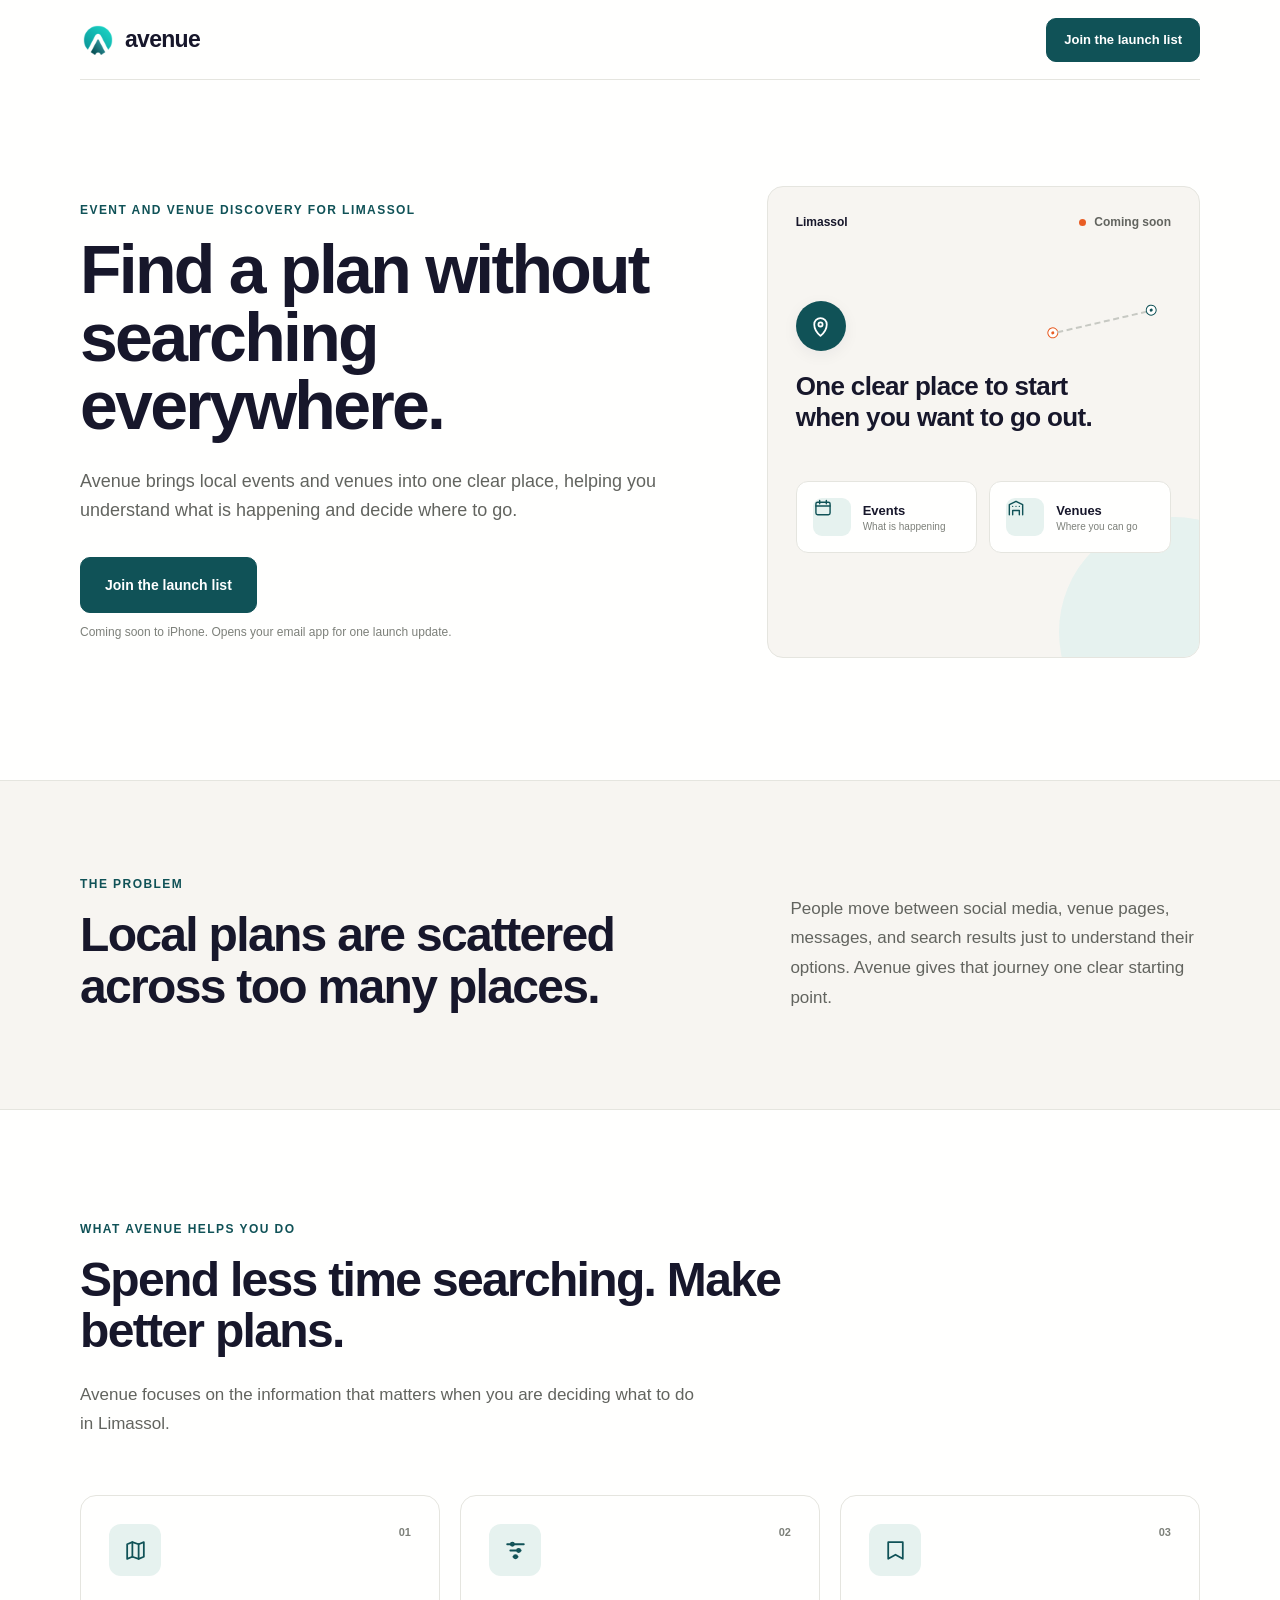
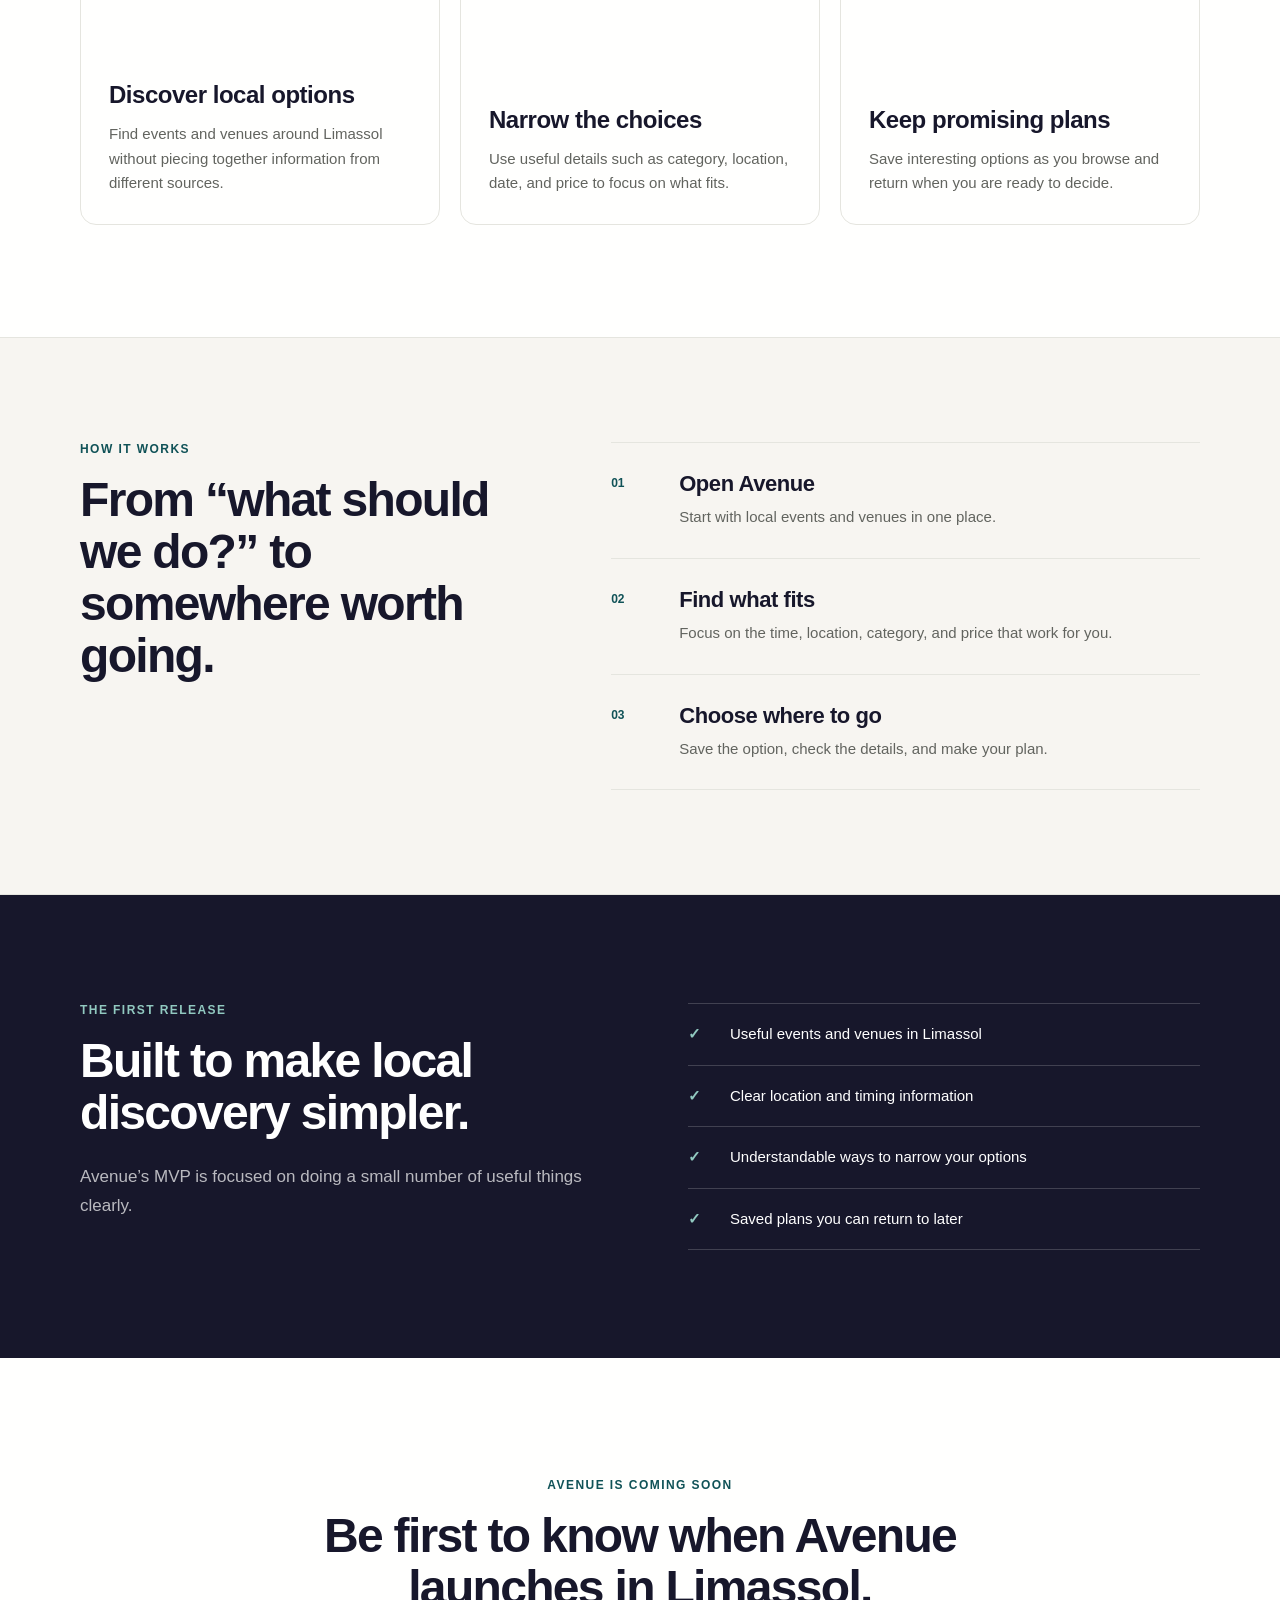
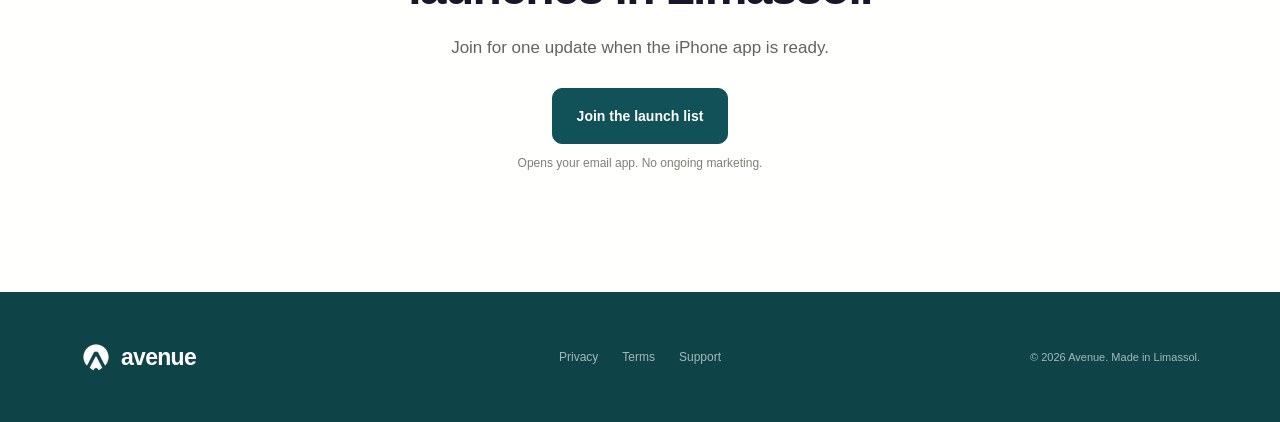
==== commit 3d16163f: "New design" ====
--- a/index.html
+++ b/index.html
@@ -3,172 +3,218 @@
   <head>
     <meta charset="UTF-8">
     <meta name="viewport" content="width=device-width, initial-scale=1.0">
-    <meta name="description" content="Avenue helps you discover events and venues across Limassol.">
-    <meta name="theme-color" content="#ffffff">
-    <title>Avenue — Discover what's happening in Limassol</title>
+    <meta name="description" content="Avenue brings Limassol events and venues into one clear place. Join the launch list to know when the iPhone app is ready.">
+    <meta name="theme-color" content="#fffffe">
+    <meta property="og:title" content="Avenue — Discover events and venues in Limassol">
+    <meta property="og:description" content="Find a plan without searching everywhere. Avenue is coming soon to iPhone.">
+    <meta property="og:type" content="website">
+    <meta property="og:url" content="https://avenuecy.com/">
+    <meta property="og:image" content="https://avenuecy.com/assets/og-image.svg">
+    <title>Avenue — Discover events and venues in Limassol</title>
+    <link rel="canonical" href="https://avenuecy.com/">
     <link rel="icon" href="assets/favicon-32.png" type="image/png">
     <link rel="apple-touch-icon" href="assets/apple-touch-icon.png">
-    <link rel="stylesheet" href="wireframe.css">
+    <link rel="stylesheet" href="landing.css">
   </head>
   <body>
-    <header class="wf-header">
-      <a class="wf-brand" href="#top" aria-label="Avenue home">
-        <img src="assets/avenue-logo-96.png" width="96" height="96" alt="">
+    <a class="skip-link" href="#main-content">Skip to content</a>
+
+    <header class="site-header">
+      <a class="brand" href="#top" aria-label="Avenue home">
+        <img src="assets/avenue-logo-96.png" width="40" height="40" alt="">
         <span>avenue</span>
       </a>
-      <a class="wf-button wf-button-small" href="mailto:info@avenuecy.com?subject=Avenue%20app%20launch">Join the launch list</a>
+      <a class="button button-small" href="mailto:info@avenuecy.com?subject=Join%20the%20Avenue%20launch%20list&amp;body=Please%20add%20me%20to%20the%20Avenue%20launch%20list.">Join the launch list</a>
     </header>
 
-    <main id="top">
-      <section class="wf-hero wf-container">
-        <div class="wf-hero-copy">
-          <p class="wf-label">Event discovery for Limassol</p>
+    <main id="main-content">
+      <section class="hero section-shell" id="top">
+        <div class="hero-copy">
+          <p class="eyebrow">Event and venue discovery for Limassol</p>
           <h1>Find a plan without searching everywhere.</h1>
-          <p class="wf-lead">Avenue puts local events and venues on one map, so you can understand what is happening and decide where to go.</p>
-          <a class="wf-button" href="mailto:info@avenuecy.com?subject=Avenue%20app%20launch">Join the launch list</a>
-          <p class="wf-note">Coming soon to iPhone. No spam.</p>
-        </div>
-
-        <div class="wf-product" aria-label="Wireframe of the Avenue app">
-          <div class="wf-product-bar">
+          <p class="hero-lead">Avenue brings local events and venues into one clear place, helping you understand what is happening and decide where to go.</p>
+          <div class="cta-group">
+            <a class="button button-large" href="mailto:info@avenuecy.com?subject=Join%20the%20Avenue%20launch%20list&amp;body=Please%20add%20me%20to%20the%20Avenue%20launch%20list.">Join the launch list</a>
+            <p>Coming soon to iPhone. Opens your email app for one launch update.</p>
+          </div>
+        </div>
+
+        <div class="purpose-panel" aria-label="Avenue brings events and venues together in one place">
+          <div class="purpose-topline">
             <span>Limassol</span>
-            <span>Map view</span>
-          </div>
-          <div class="wf-search">Search events and venues</div>
-          <div class="wf-filters">
-            <span>Today</span>
-            <span>Category</span>
-            <span>Price</span>
-          </div>
-          <div class="wf-map">
-            <span class="wf-pin wf-pin-one">1</span>
-            <span class="wf-pin wf-pin-two">2</span>
-            <span class="wf-pin wf-pin-three">3</span>
-          </div>
-          <div class="wf-result">
-            <div class="wf-result-image"></div>
-            <div>
-              <strong>Event name</strong>
-              <span>Venue · Date · Time</span>
-            </div>
-          </div>
-        </div>
-      </section>
-
-      <section class="wf-problem">
-        <div class="wf-container wf-problem-grid">
+            <span class="status"><i aria-hidden="true"></i> Coming soon</span>
+          </div>
+          <div class="purpose-statement">
+            <span class="purpose-marker" aria-hidden="true">
+              <svg viewBox="0 0 24 24">
+                <path d="M12 21s6-5.2 6-11a6 6 0 1 0-12 0c0 5.8 6 11 6 11Z"></path>
+                <circle cx="12" cy="10" r="2"></circle>
+              </svg>
+            </span>
+            <p>One clear place to start when you want to go out.</p>
+          </div>
+          <div class="purpose-options">
+            <article>
+              <span class="option-icon" aria-hidden="true">
+                <svg viewBox="0 0 24 24">
+                  <rect x="3.5" y="5" width="17" height="15" rx="2"></rect>
+                  <path d="M8 3v4M16 3v4M3.5 9.5h17"></path>
+                </svg>
+              </span>
+              <div>
+                <strong>Events</strong>
+                <span>What is happening</span>
+              </div>
+            </article>
+            <article>
+              <span class="option-icon" aria-hidden="true">
+                <svg viewBox="0 0 24 24">
+                  <path d="M4 20V8l8-4 8 4v12"></path>
+                  <path d="M8 20v-5h8v5M8 10h.01M12 10h.01M16 10h.01"></path>
+                </svg>
+              </span>
+              <div>
+                <strong>Venues</strong>
+                <span>Where you can go</span>
+              </div>
+            </article>
+          </div>
+          <div class="purpose-route" aria-hidden="true">
+            <span></span>
+            <i></i>
+            <span></span>
+          </div>
+        </div>
+      </section>
+
+      <section class="problem">
+        <div class="section-shell problem-grid">
           <div>
-            <p class="wf-label">The problem</p>
+            <p class="eyebrow">The problem</p>
             <h2>Local plans are scattered across too many places.</h2>
           </div>
-          <p>People currently move between social media, venue pages, messages, and search results. Avenue gives that journey one clear starting point.</p>
-        </div>
-      </section>
-
-      <section class="wf-sneak-peek wf-container" id="product-sneak-peek">
-        <div class="wf-sneak-heading">
-          <div>
-            <p class="wf-label">Product sneak peek</p>
-            <h2>A simpler way to find what is happening.</h2>
-          </div>
-          <p>Avenue is being built around the few things that matter when you are making a plan.</p>
-        </div>
-
-        <div class="wf-feature-cards">
-          <article class="wf-feature-card">
-            <div class="wf-feature-icon" aria-hidden="true">
+          <p>People move between social media, venue pages, messages, and search results just to understand their options. Avenue gives that journey one clear starting point.</p>
+        </div>
+      </section>
+
+      <section class="benefits section-shell" aria-labelledby="benefits-title">
+        <div class="section-heading">
+          <p class="eyebrow">What Avenue helps you do</p>
+          <h2 id="benefits-title">Spend less time searching. Make better plans.</h2>
+          <p>Avenue focuses on the information that matters when you are deciding what to do in Limassol.</p>
+        </div>
+
+        <div class="benefit-grid">
+          <article>
+            <span class="benefit-number">01</span>
+            <span class="benefit-icon" aria-hidden="true">
               <svg viewBox="0 0 24 24">
                 <path d="m4 6 5-2 6 2 5-2v14l-5 2-6-2-5 2V6Z"></path>
                 <path d="M9 4v14M15 6v14"></path>
               </svg>
-            </div>
-            <span class="wf-feature-number">01</span>
-            <h3>See the city at a glance</h3>
-            <p>Explore events and venues on one map instead of searching across different apps.</p>
+            </span>
+            <h3>Discover local options</h3>
+            <p>Find events and venues around Limassol without piecing together information from different sources.</p>
           </article>
 
-          <article class="wf-feature-card">
-            <div class="wf-feature-icon" aria-hidden="true">
+          <article>
+            <span class="benefit-number">02</span>
+            <span class="benefit-icon" aria-hidden="true">
+              <svg viewBox="0 0 24 24">
+                <path d="M4 6h16M7 12h10M10 18h4"></path>
+                <circle cx="9" cy="6" r="1.5"></circle>
+                <circle cx="15" cy="12" r="1.5"></circle>
+                <circle cx="12" cy="18" r="1.5"></circle>
+              </svg>
+            </span>
+            <h3>Narrow the choices</h3>
+            <p>Use useful details such as category, location, date, and price to focus on what fits.</p>
+          </article>
+
+          <article>
+            <span class="benefit-number">03</span>
+            <span class="benefit-icon" aria-hidden="true">
               <svg viewBox="0 0 24 24">
                 <path d="M5 4h14v16l-7-4-7 4V4Z"></path>
               </svg>
-            </div>
-            <span class="wf-feature-number">02</span>
-            <h3>Keep the good options</h3>
-            <p>Save promising events as you browse, so your next plan is ready when you are.</p>
+            </span>
+            <h3>Keep promising plans</h3>
+            <p>Save interesting options as you browse and return when you are ready to decide.</p>
           </article>
-
-          <article class="wf-feature-card">
-            <div class="wf-feature-icon" aria-hidden="true">
-              <svg viewBox="0 0 24 24">
-                <rect x="3.5" y="5" width="17" height="15" rx="2"></rect>
-                <path d="M8 3v4M16 3v4M3.5 9.5h17"></path>
-                <path d="m9 15 2 2 4-5"></path>
-              </svg>
-            </div>
-            <span class="wf-feature-number">03</span>
-            <h3>Choose with confidence</h3>
-            <p>See the time, place, price, and essential details before deciding where to go.</p>
-          </article>
-        </div>
-      </section>
-
-      <section class="wf-flow wf-container">
-        <div class="wf-section-heading">
-          <p class="wf-label">Core user flow</p>
-          <h2>From “what should we do?” to a clear plan.</h2>
-        </div>
-
-        <ol class="wf-steps">
-          <li>
-            <span class="wf-step-number">01</span>
-            <h3>Open the map</h3>
-            <p>See events and venues around Limassol in one view.</p>
-          </li>
-          <li>
-            <span class="wf-step-number">02</span>
-            <h3>Narrow the options</h3>
-            <p>Use simple filters for date, category, and price.</p>
-          </li>
-          <li>
-            <span class="wf-step-number">03</span>
-            <h3>Choose a plan</h3>
-            <p>Open the details, save the event, and know where to go.</p>
-          </li>
-        </ol>
-      </section>
-
-      <section class="wf-proof">
-        <div class="wf-container wf-proof-grid">
-          <div class="wf-proof-copy">
-            <p class="wf-label">What the first version must do</p>
-            <h2>Make discovery faster and decisions easier.</h2>
-          </div>
-          <ul class="wf-requirements">
-            <li><span>01</span> Show useful local events and venues</li>
-            <li><span>02</span> Make location and timing obvious</li>
-            <li><span>03</span> Keep filtering understandable</li>
-            <li><span>04</span> Let people save promising plans</li>
+        </div>
+      </section>
+
+      <section class="process">
+        <div class="section-shell process-grid">
+          <div class="process-copy">
+            <p class="eyebrow">How it works</p>
+            <h2>From “what should we do?” to somewhere worth going.</h2>
+          </div>
+          <ol class="steps">
+            <li>
+              <span>01</span>
+              <div>
+                <h3>Open Avenue</h3>
+                <p>Start with local events and venues in one place.</p>
+              </div>
+            </li>
+            <li>
+              <span>02</span>
+              <div>
+                <h3>Find what fits</h3>
+                <p>Focus on the time, location, category, and price that work for you.</p>
+              </div>
+            </li>
+            <li>
+              <span>03</span>
+              <div>
+                <h3>Choose where to go</h3>
+                <p>Save the option, check the details, and make your plan.</p>
+              </div>
+            </li>
+          </ol>
+        </div>
+      </section>
+
+      <section class="promise">
+        <div class="section-shell promise-grid">
+          <div>
+            <p class="eyebrow">The first release</p>
+            <h2>Built to make local discovery simpler.</h2>
+            <p class="promise-lead">Avenue’s MVP is focused on doing a small number of useful things clearly.</p>
+          </div>
+          <ul>
+            <li><span aria-hidden="true">✓</span> Useful events and venues in Limassol</li>
+            <li><span aria-hidden="true">✓</span> Clear location and timing information</li>
+            <li><span aria-hidden="true">✓</span> Understandable ways to narrow your options</li>
+            <li><span aria-hidden="true">✓</span> Saved plans you can return to later</li>
           </ul>
         </div>
       </section>
 
-      <section class="wf-final wf-container">
-        <p class="wf-label">Avenue is coming soon</p>
-        <h2>Be first to explore Limassol with Avenue.</h2>
-        <p>Join the launch list for one update when the app is ready.</p>
-        <a class="wf-button" href="mailto:info@avenuecy.com?subject=Avenue%20app%20launch">Join the launch list</a>
+      <section class="final-cta section-shell" id="launch-list">
+        <p class="eyebrow">Avenue is coming soon</p>
+        <h2>Be first to know when Avenue launches in Limassol.</h2>
+        <p>Join for one update when the iPhone app is ready.</p>
+        <div class="cta-group cta-group-centered">
+          <a class="button button-large" href="mailto:info@avenuecy.com?subject=Join%20the%20Avenue%20launch%20list&amp;body=Please%20add%20me%20to%20the%20Avenue%20launch%20list.">Join the launch list</a>
+          <p>Opens your email app. No ongoing marketing.</p>
+        </div>
       </section>
     </main>
 
-    <footer class="wf-footer">
-      <div class="wf-container">
-        <span>© 2026 Avenue</span>
-        <nav aria-label="Legal">
+    <footer class="site-footer">
+      <div class="section-shell footer-inner">
+        <a class="brand footer-brand" href="#top" aria-label="Avenue home">
+          <img src="assets/avenue-logo-96.png" width="34" height="34" alt="">
+          <span>avenue</span>
+        </a>
+        <nav aria-label="Legal and support">
           <a href="privacy.html">Privacy</a>
           <a href="terms.html">Terms</a>
           <a href="support.html">Support</a>
         </nav>
+        <p>© 2026 Avenue. Made in Limassol.</p>
       </div>
     </footer>
   </body>
--- a/landing.css
+++ b/landing.css
@@ -0,0 +1,338 @@
+:root {
+  --action: #105257;
+  --action-hover: #0c4347;
+  --accent: #e95d24;
+  --heading: #17172b;
+  --text: #62645f;
+  --muted: #7d807a;
+  --border: #e5e5df;
+  --subtle: #f7f5f1;
+  --surface: #fffffe;
+  --soft-teal: #e6f2ef;
+  --inverse: #ffffff;
+  --font: ui-sans-serif, -apple-system, BlinkMacSystemFont, "Segoe UI", sans-serif;
+  --shadow: 0 4px 16px rgba(23, 23, 43, .06);
+}
+
+* { box-sizing: border-box; }
+html { scroll-behavior: smooth; }
+body {
+  margin: 0;
+  overflow-x: hidden;
+  color: var(--text);
+  background: var(--surface);
+  font-family: var(--font);
+  -webkit-font-smoothing: antialiased;
+}
+a { color: inherit; text-decoration: none; }
+img, svg { display: block; }
+svg {
+  fill: none;
+  stroke: currentColor;
+  stroke-linecap: round;
+  stroke-linejoin: round;
+  stroke-width: 1.7;
+}
+.section-shell { width: min(100% - 48px, 1120px); margin-inline: auto; }
+.skip-link {
+  padding: 10px 14px;
+  position: fixed;
+  top: 8px;
+  left: 8px;
+  z-index: 100;
+  color: var(--inverse);
+  background: var(--action);
+  border-radius: 8px;
+  transform: translateY(-150%);
+}
+.skip-link:focus { transform: translateY(0); }
+
+.site-header {
+  width: min(100% - 48px, 1120px);
+  height: 80px;
+  margin-inline: auto;
+  display: flex;
+  align-items: center;
+  justify-content: space-between;
+  border-bottom: 1px solid var(--border);
+}
+.brand {
+  display: inline-flex;
+  align-items: center;
+  gap: 9px;
+  color: var(--heading);
+  font-size: 23px;
+  font-weight: 750;
+  letter-spacing: -.7px;
+}
+.brand img { width: 36px; height: 36px; }
+.button {
+  min-height: 48px;
+  padding: 0 20px;
+  display: inline-flex;
+  align-items: center;
+  justify-content: center;
+  color: var(--inverse);
+  background: var(--action);
+  border: 1px solid var(--action);
+  border-radius: 10px;
+  font-size: 14px;
+  font-weight: 700;
+  transition: background-color 160ms ease, border-color 160ms ease, transform 160ms ease;
+}
+.button:hover { background: var(--action-hover); border-color: var(--action-hover); transform: translateY(-1px); }
+.button:active { background: #08373a; border-color: #08373a; transform: translateY(1px); }
+.button-small { min-height: 44px; padding-inline: 17px; font-size: 13px; }
+.button-large { min-height: 56px; padding-inline: 24px; }
+
+.hero {
+  min-height: 700px;
+  padding: 88px 0 104px;
+  display: grid;
+  grid-template-columns: minmax(0, 7fr) minmax(360px, 5fr);
+  gap: 80px;
+  align-items: center;
+}
+.eyebrow {
+  margin: 0 0 18px;
+  color: var(--action);
+  font-size: 12px;
+  font-weight: 750;
+  letter-spacing: .12em;
+  text-transform: uppercase;
+}
+h1, h2, h3 { color: var(--heading); }
+h1 {
+  max-width: 680px;
+  margin: 0;
+  font-size: clamp(54px, 5.4vw, 68px);
+  line-height: 1;
+  letter-spacing: -.04em;
+}
+.hero-lead {
+  max-width: 620px;
+  margin: 28px 0 32px;
+  font-size: 18px;
+  line-height: 1.62;
+}
+.cta-group { display: flex; flex-direction: column; align-items: flex-start; gap: 10px; }
+.cta-group > p { margin: 0; color: var(--muted); font-size: 12px; line-height: 1.5; }
+
+.purpose-panel {
+  min-height: 472px;
+  padding: 28px;
+  position: relative;
+  overflow: hidden;
+  background: var(--subtle);
+  border: 1px solid var(--border);
+  border-radius: 16px;
+}
+.purpose-panel::before {
+  content: "";
+  width: 230px;
+  height: 230px;
+  position: absolute;
+  right: -90px;
+  bottom: -90px;
+  background: var(--soft-teal);
+  border-radius: 50%;
+}
+.purpose-topline {
+  position: relative;
+  z-index: 1;
+  display: flex;
+  justify-content: space-between;
+  color: var(--heading);
+  font-size: 12px;
+  font-weight: 700;
+}
+.status { display: inline-flex; align-items: center; gap: 8px; color: var(--text); font-weight: 600; }
+.status i { width: 7px; height: 7px; background: var(--accent); border-radius: 50%; }
+.purpose-statement {
+  max-width: 320px;
+  margin: 72px 0 48px;
+  position: relative;
+  z-index: 1;
+}
+.purpose-marker {
+  width: 50px;
+  height: 50px;
+  margin-bottom: 20px;
+  display: grid;
+  place-items: center;
+  color: var(--inverse);
+  background: var(--action);
+  border-radius: 50%;
+  box-shadow: var(--shadow);
+}
+.purpose-marker svg { width: 25px; }
+.purpose-statement p { margin: 0; color: var(--heading); font-size: 26px; font-weight: 700; line-height: 1.2; letter-spacing: -.025em; }
+.purpose-options { position: relative; z-index: 1; display: grid; grid-template-columns: 1fr 1fr; gap: 12px; }
+.purpose-options article {
+  min-width: 0;
+  padding: 16px;
+  display: flex;
+  gap: 12px;
+  align-items: center;
+  background: var(--surface);
+  border: 1px solid var(--border);
+  border-radius: 12px;
+}
+.option-icon {
+  width: 38px;
+  height: 38px;
+  flex: none;
+  display: grid;
+  place-items: center;
+  color: var(--action);
+  background: var(--soft-teal);
+  border-radius: 9px;
+}
+.option-icon svg { width: 20px; }
+.purpose-options strong, .purpose-options span { display: block; }
+.purpose-options strong { color: var(--heading); font-size: 13px; }
+.purpose-options div > span { margin-top: 3px; color: var(--muted); font-size: 10px; }
+.purpose-route {
+  position: absolute;
+  top: 130px;
+  right: 42px;
+  display: flex;
+  align-items: center;
+  transform: rotate(-13deg);
+}
+.purpose-route span { width: 9px; height: 9px; background: var(--accent); border: 3px solid var(--surface); border-radius: 50%; box-shadow: 0 0 0 1px var(--accent); }
+.purpose-route i { width: 92px; border-top: 2px dashed #c7c9c3; }
+.purpose-route span:last-child { background: var(--action); box-shadow: 0 0 0 1px var(--action); }
+
+.problem { padding: 96px 0; background: var(--subtle); border-block: 1px solid var(--border); }
+.problem-grid { display: grid; grid-template-columns: 1.2fr .8fr; gap: 96px; align-items: end; }
+.problem h2, .section-heading h2, .process h2, .promise h2, .final-cta h2 {
+  margin: 0;
+  font-size: clamp(38px, 4vw, 48px);
+  line-height: 1.08;
+  letter-spacing: -.035em;
+}
+.problem-grid > p { margin: 0; font-size: 17px; line-height: 1.75; }
+
+.benefits { padding-block: 112px; }
+.section-heading {
+  max-width: 760px;
+  margin-bottom: 56px;
+}
+.section-heading > p:last-child { max-width: 620px; margin: 24px 0 0; font-size: 17px; line-height: 1.7; }
+.benefit-grid { display: grid; grid-template-columns: repeat(3, 1fr); gap: 20px; }
+.benefit-grid article {
+  min-height: 330px;
+  padding: 28px;
+  position: relative;
+  display: flex;
+  flex-direction: column;
+  border: 1px solid var(--border);
+  border-radius: 16px;
+}
+.benefit-number { position: absolute; top: 30px; right: 28px; color: var(--muted); font-size: 11px; font-weight: 700; }
+.benefit-icon {
+  width: 52px;
+  height: 52px;
+  display: grid;
+  place-items: center;
+  color: var(--action);
+  background: var(--soft-teal);
+  border-radius: 12px;
+}
+.benefit-icon svg { width: 25px; }
+.benefit-grid h3 { margin: auto 0 12px; font-size: 24px; line-height: 1.2; letter-spacing: -.02em; }
+.benefit-grid p { margin: 0; font-size: 15px; line-height: 1.65; }
+
+.process { padding: 104px 0; background: var(--subtle); border-block: 1px solid var(--border); }
+.process-grid { display: grid; grid-template-columns: .85fr 1.15fr; gap: 96px; align-items: start; }
+.process-copy { max-width: 480px; position: sticky; top: 32px; }
+.steps { margin: 0; padding: 0; list-style: none; border-top: 1px solid var(--border); }
+.steps li { padding: 28px 0; display: grid; grid-template-columns: 48px 1fr; gap: 20px; border-bottom: 1px solid var(--border); }
+.steps li > span { padding-top: 5px; color: var(--action); font-size: 12px; font-weight: 750; }
+.steps h3 { margin: 0 0 8px; font-size: 22px; letter-spacing: -.02em; }
+.steps p { margin: 0; font-size: 15px; line-height: 1.65; }
+
+.promise { padding: 108px 0; color: rgba(255,255,255,.7); background: var(--heading); }
+.promise-grid { display: grid; grid-template-columns: 1fr 1fr; gap: 96px; align-items: start; }
+.promise .eyebrow { color: #91c9c0; }
+.promise h2 { color: var(--inverse); }
+.promise-lead { max-width: 520px; margin: 24px 0 0; font-size: 17px; line-height: 1.7; }
+.promise ul { margin: 0; padding: 0; list-style: none; border-top: 1px solid rgba(255,255,255,.18); }
+.promise li { padding: 19px 0; display: grid; grid-template-columns: 30px 1fr; gap: 12px; color: var(--inverse); border-bottom: 1px solid rgba(255,255,255,.18); font-size: 15px; line-height: 1.5; }
+.promise li span { color: #91c9c0; font-weight: 750; }
+
+.final-cta { padding-block: 120px; text-align: center; }
+.final-cta h2 { max-width: 760px; margin-inline: auto; }
+.final-cta > p:not(.eyebrow) { margin: 24px 0 30px; font-size: 17px; }
+.cta-group-centered { align-items: center; }
+
+.site-footer { color: rgba(255,255,255,.62); background: #0e4448; }
+.footer-inner {
+  min-height: 130px;
+  display: grid;
+  grid-template-columns: 1fr auto 1fr;
+  gap: 28px;
+  align-items: center;
+}
+.footer-brand { color: var(--inverse); }
+.footer-brand img { width: 32px; height: 32px; filter: brightness(0) invert(1); }
+.site-footer nav { display: flex; gap: 24px; font-size: 12px; }
+.site-footer nav a:hover { color: var(--inverse); }
+.site-footer p { margin: 0; font-size: 11px; text-align: right; }
+
+.button:focus-visible, .brand:focus-visible, .site-footer a:focus-visible {
+  outline: 3px solid var(--accent);
+  outline-offset: 3px;
+}
+
+@media (max-width: 800px) {
+  .hero { min-height: 0; grid-template-columns: 1fr; gap: 64px; }
+  .hero-copy { max-width: 700px; }
+  .purpose-panel { width: min(100%, 620px); }
+  .problem-grid, .process-grid, .promise-grid { grid-template-columns: 1fr; gap: 44px; }
+  .benefit-grid { grid-template-columns: 1fr; }
+  .benefit-grid article { min-height: 250px; }
+  .process-copy { position: static; }
+}
+
+@media (max-width: 520px) {
+  .section-shell, .site-header { width: min(100% - 32px, 1120px); }
+  .site-header { height: 70px; }
+  .brand { font-size: 21px; }
+  .brand img { width: 32px; height: 32px; }
+  .button-small { min-height: 42px; padding-inline: 12px; font-size: 11px; }
+  .hero { padding: 64px 0 72px; gap: 48px; }
+  h1 { max-width: 355px; font-size: 44px; line-height: 1.08; letter-spacing: -.035em; }
+  .hero-lead { margin: 22px 0 27px; font-size: 17px; line-height: 1.6; }
+  .hero .button, .final-cta .button { width: 100%; }
+  .purpose-panel { min-height: 430px; padding: 22px; }
+  .purpose-statement { margin: 58px 0 38px; }
+  .purpose-statement p { max-width: 280px; font-size: 23px; }
+  .purpose-options { grid-template-columns: 1fr; }
+  .purpose-route { top: 118px; right: 26px; }
+  .purpose-route i { width: 58px; }
+  .problem { padding: 72px 0; }
+  .problem-grid { gap: 28px; }
+  .problem h2, .section-heading h2, .process h2, .promise h2, .final-cta h2 { font-size: 34px; line-height: 1.14; }
+  .problem-grid > p, .section-heading > p:last-child, .promise-lead, .final-cta > p:not(.eyebrow) { font-size: 16px; }
+  .benefits { padding-block: 80px; }
+  .section-heading { margin-bottom: 38px; }
+  .benefit-grid { gap: 14px; }
+  .benefit-grid article { min-height: 245px; padding: 24px; }
+  .benefit-number { top: 26px; right: 24px; }
+  .process { padding: 78px 0; }
+  .process-grid { gap: 36px; }
+  .steps li { padding: 24px 0; grid-template-columns: 38px 1fr; gap: 12px; }
+  .promise { padding: 78px 0; }
+  .promise-grid { gap: 36px; }
+  .final-cta { padding-block: 88px; }
+  .footer-inner { padding: 34px 0; grid-template-columns: 1fr; justify-items: start; gap: 22px; }
+  .site-footer p { text-align: left; }
+}
+
+@media (prefers-reduced-motion: reduce) {
+  html { scroll-behavior: auto; }
+  .button { transition: none; }
+  .button:hover, .button:active { transform: none; }
+}
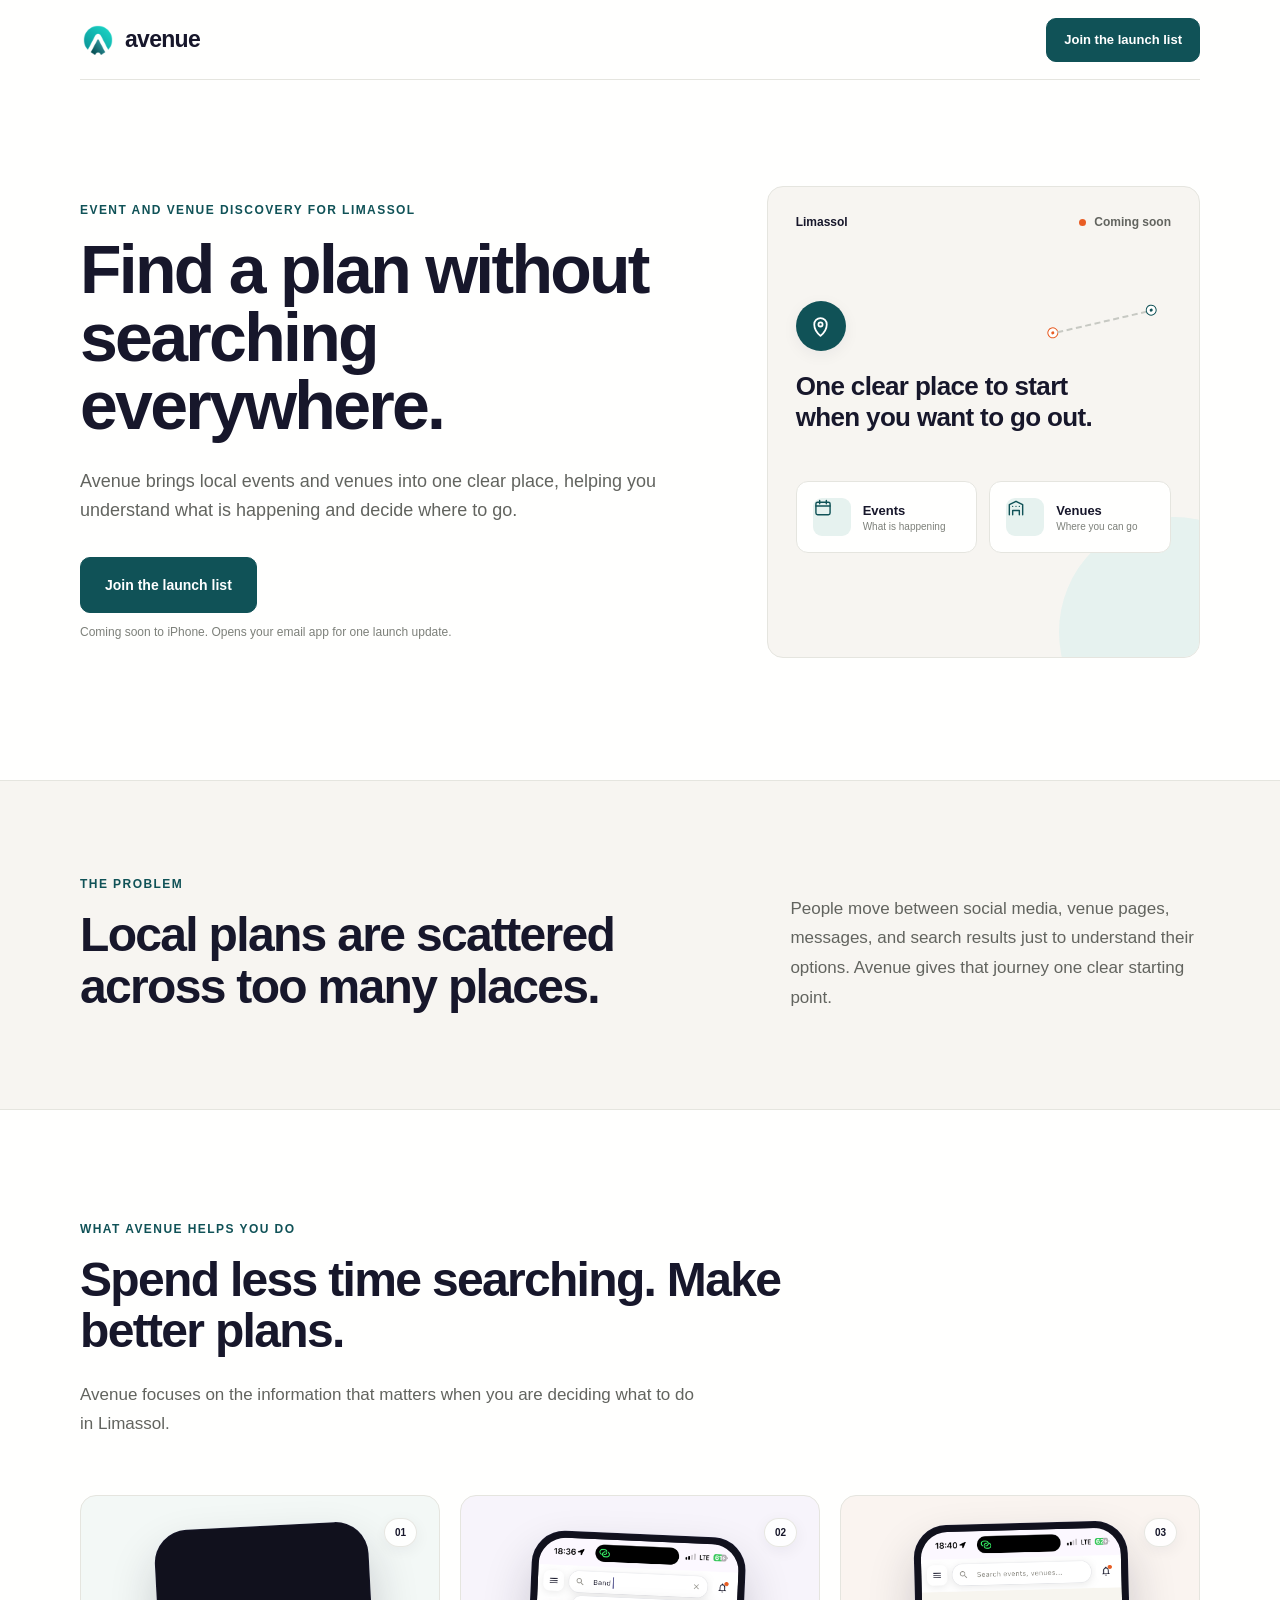
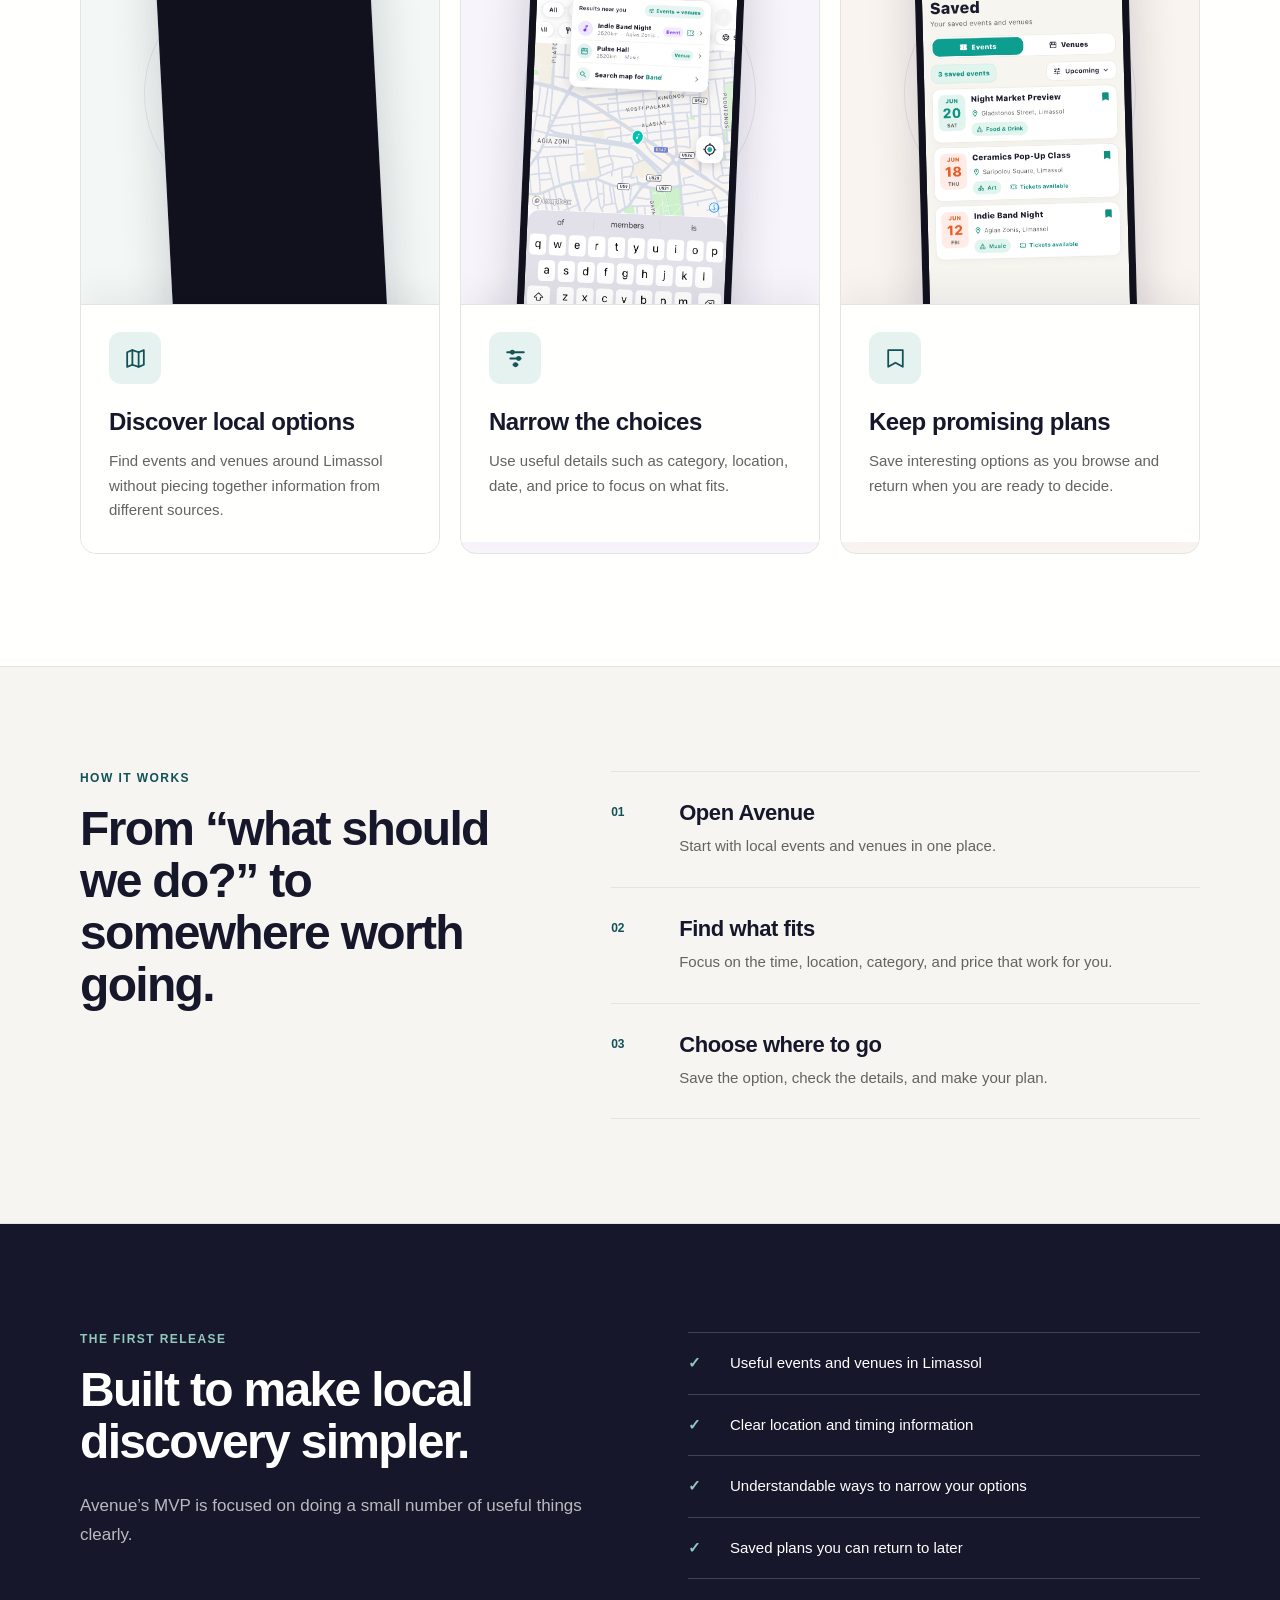
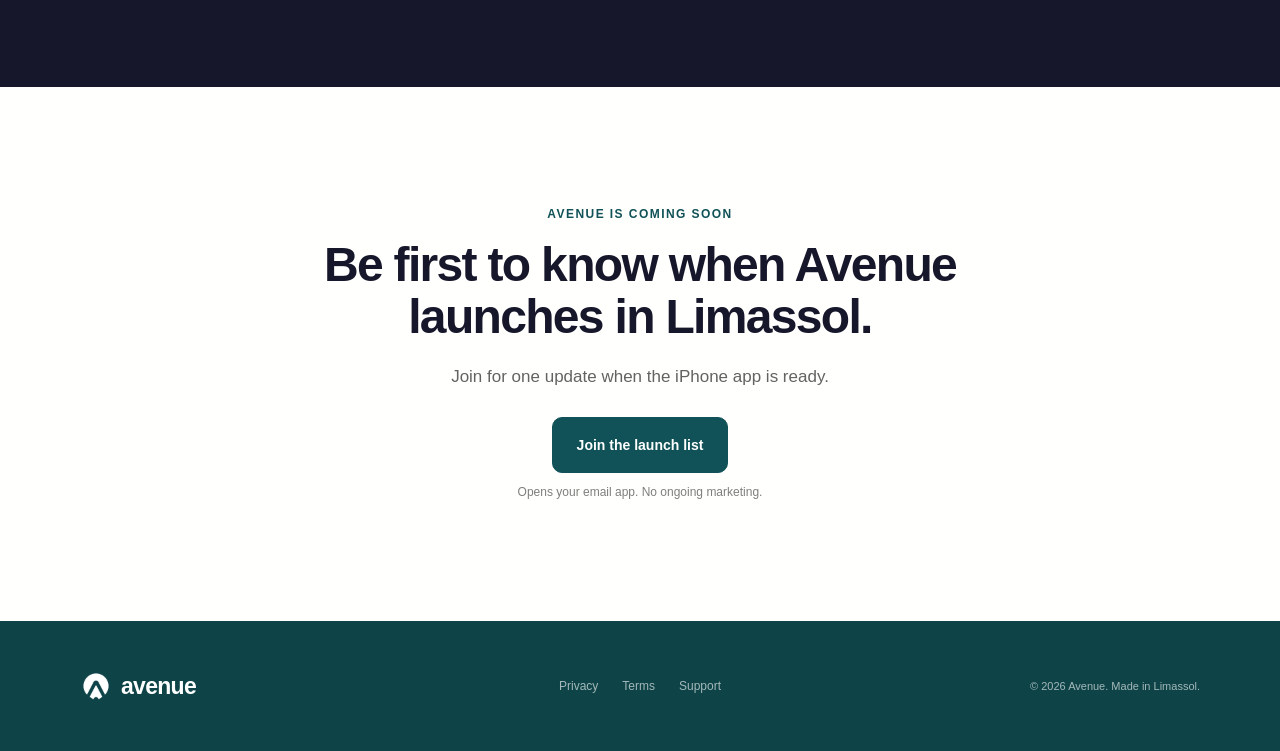
==== commit cf224bb5: "Minor UI updates, added Terms of Scervice" ====
--- a/index.html
+++ b/index.html
@@ -105,41 +105,62 @@
         </div>
 
         <div class="benefit-grid">
-          <article>
+          <article class="benefit-card benefit-card-discover">
             <span class="benefit-number">01</span>
-            <span class="benefit-icon" aria-hidden="true">
-              <svg viewBox="0 0 24 24">
-                <path d="m4 6 5-2 6 2 5-2v14l-5 2-6-2-5 2V6Z"></path>
-                <path d="M9 4v14M15 6v14"></path>
-              </svg>
-            </span>
-            <h3>Discover local options</h3>
-            <p>Find events and venues around Limassol without piecing together information from different sources.</p>
+            <div class="benefit-visual">
+              <div class="benefit-phone">
+                <img src="assets/screens/discover-local-options.png" width="1290" height="2796" loading="lazy" decoding="async" alt="Avenue Explore screen showing events and venues across a map of Limassol">
+              </div>
+            </div>
+            <div class="benefit-copy">
+              <span class="benefit-icon" aria-hidden="true">
+                <svg viewBox="0 0 24 24">
+                  <path d="m4 6 5-2 6 2 5-2v14l-5 2-6-2-5 2V6Z"></path>
+                  <path d="M9 4v14M15 6v14"></path>
+                </svg>
+              </span>
+              <h3>Discover local options</h3>
+              <p>Find events and venues around Limassol without piecing together information from different sources.</p>
+            </div>
           </article>
 
-          <article>
+          <article class="benefit-card benefit-card-narrow">
             <span class="benefit-number">02</span>
-            <span class="benefit-icon" aria-hidden="true">
-              <svg viewBox="0 0 24 24">
-                <path d="M4 6h16M7 12h10M10 18h4"></path>
-                <circle cx="9" cy="6" r="1.5"></circle>
-                <circle cx="15" cy="12" r="1.5"></circle>
-                <circle cx="12" cy="18" r="1.5"></circle>
-              </svg>
-            </span>
-            <h3>Narrow the choices</h3>
-            <p>Use useful details such as category, location, date, and price to focus on what fits.</p>
+            <div class="benefit-visual">
+              <div class="benefit-phone">
+                <img src="assets/screens/narrow-the-choices.png" width="1290" height="2796" loading="lazy" decoding="async" alt="Avenue search screen narrowing map results for a band">
+              </div>
+            </div>
+            <div class="benefit-copy">
+              <span class="benefit-icon" aria-hidden="true">
+                <svg viewBox="0 0 24 24">
+                  <path d="M4 6h16M7 12h10M10 18h4"></path>
+                  <circle cx="9" cy="6" r="1.5"></circle>
+                  <circle cx="15" cy="12" r="1.5"></circle>
+                  <circle cx="12" cy="18" r="1.5"></circle>
+                </svg>
+              </span>
+              <h3>Narrow the choices</h3>
+              <p>Use useful details such as category, location, date, and price to focus on what fits.</p>
+            </div>
           </article>
 
-          <article>
+          <article class="benefit-card benefit-card-save">
             <span class="benefit-number">03</span>
-            <span class="benefit-icon" aria-hidden="true">
-              <svg viewBox="0 0 24 24">
-                <path d="M5 4h14v16l-7-4-7 4V4Z"></path>
-              </svg>
-            </span>
-            <h3>Keep promising plans</h3>
-            <p>Save interesting options as you browse and return when you are ready to decide.</p>
+            <div class="benefit-visual">
+              <div class="benefit-phone">
+                <img src="assets/screens/keep-promising-plans.png" width="1290" height="2796" loading="lazy" decoding="async" alt="Avenue Saved screen with a list of saved events in Limassol">
+              </div>
+            </div>
+            <div class="benefit-copy">
+              <span class="benefit-icon" aria-hidden="true">
+                <svg viewBox="0 0 24 24">
+                  <path d="M5 4h14v16l-7-4-7 4V4Z"></path>
+                </svg>
+              </span>
+              <h3>Keep promising plans</h3>
+              <p>Save interesting options as you browse and return when you are ready to decide.</p>
+            </div>
           </article>
         </div>
       </section>
--- a/landing.css
+++ b/landing.css
@@ -221,16 +221,80 @@
 }
 .section-heading > p:last-child { max-width: 620px; margin: 24px 0 0; font-size: 17px; line-height: 1.7; }
 .benefit-grid { display: grid; grid-template-columns: repeat(3, 1fr); gap: 20px; }
-.benefit-grid article {
-  min-height: 330px;
-  padding: 28px;
+.benefit-card {
+  min-height: 650px;
   position: relative;
   display: flex;
   flex-direction: column;
+  overflow: hidden;
+  background: #f3f8f6;
   border: 1px solid var(--border);
   border-radius: 16px;
 }
-.benefit-number { position: absolute; top: 30px; right: 28px; color: var(--muted); font-size: 11px; font-weight: 700; }
+.benefit-card-narrow { background: #f7f4fb; }
+.benefit-card-save { background: #faf4f0; }
+.benefit-number {
+  padding: 8px 10px;
+  position: absolute;
+  top: 22px;
+  right: 22px;
+  z-index: 4;
+  color: var(--heading);
+  background: rgba(255,255,255,.88);
+  border: 1px solid rgba(229,229,223,.9);
+  border-radius: 999px;
+  box-shadow: var(--shadow);
+  font-size: 10px;
+  font-weight: 750;
+}
+.benefit-visual {
+  height: 420px;
+  position: relative;
+  display: grid;
+  place-items: start center;
+}
+.benefit-visual::before {
+  content: "";
+  width: 230px;
+  height: 230px;
+  position: absolute;
+  top: 82px;
+  border: 1px solid rgba(16,82,87,.1);
+  border-radius: 50%;
+}
+.benefit-phone {
+  width: 214px;
+  padding: 6px;
+  position: absolute;
+  top: 30px;
+  z-index: 2;
+  overflow: hidden;
+  background: #11111d;
+  border: 1px solid rgba(23,23,43,.75);
+  border-radius: 33px;
+  box-shadow: 0 24px 48px rgba(23,23,43,.2);
+  transform: rotate(-3deg);
+  transform-origin: center top;
+}
+.benefit-card-narrow .benefit-phone { top: 38px; transform: rotate(2.5deg); }
+.benefit-card-save .benefit-phone { top: 27px; transform: rotate(-1.5deg); }
+.benefit-phone img {
+  width: 100%;
+  height: auto;
+  border-radius: 27px;
+}
+.benefit-copy {
+  min-height: 238px;
+  margin-top: -12px;
+  padding: 27px 28px 30px;
+  position: relative;
+  z-index: 3;
+  display: flex;
+  flex-direction: column;
+  background: var(--surface);
+  border-top: 1px solid var(--border);
+  box-shadow: 0 -14px 30px rgba(23,23,43,.05);
+}
 .benefit-icon {
   width: 52px;
   height: 52px;
@@ -241,7 +305,7 @@
   border-radius: 12px;
 }
 .benefit-icon svg { width: 25px; }
-.benefit-grid h3 { margin: auto 0 12px; font-size: 24px; line-height: 1.2; letter-spacing: -.02em; }
+.benefit-grid h3 { margin: 24px 0 12px; font-size: 24px; line-height: 1.2; letter-spacing: -.02em; }
 .benefit-grid p { margin: 0; font-size: 15px; line-height: 1.65; }
 
 .process { padding: 104px 0; background: var(--subtle); border-block: 1px solid var(--border); }
@@ -292,7 +356,10 @@
   .purpose-panel { width: min(100%, 620px); }
   .problem-grid, .process-grid, .promise-grid { grid-template-columns: 1fr; gap: 44px; }
   .benefit-grid { grid-template-columns: 1fr; }
-  .benefit-grid article { min-height: 250px; }
+  .benefit-card { min-height: 580px; }
+  .benefit-visual { height: 390px; }
+  .benefit-phone { width: 206px; }
+  .benefit-copy { min-height: 200px; }
   .process-copy { position: static; }
 }
 
@@ -318,9 +385,15 @@
   .problem-grid > p, .section-heading > p:last-child, .promise-lead, .final-cta > p:not(.eyebrow) { font-size: 16px; }
   .benefits { padding-block: 80px; }
   .section-heading { margin-bottom: 38px; }
-  .benefit-grid { gap: 14px; }
-  .benefit-grid article { min-height: 245px; padding: 24px; }
-  .benefit-number { top: 26px; right: 24px; }
+  .benefit-grid { gap: 24px; }
+  .benefit-card { min-height: 590px; }
+  .benefit-visual { height: 390px; }
+  .benefit-phone { width: 204px; top: 28px; }
+  .benefit-card-narrow .benefit-phone { top: 34px; }
+  .benefit-card-save .benefit-phone { top: 26px; }
+  .benefit-copy { min-height: 210px; padding: 24px; }
+  .benefit-number { top: 18px; right: 18px; }
+  .benefit-grid h3 { margin-top: 20px; }
   .process { padding: 78px 0; }
   .process-grid { gap: 36px; }
   .steps li { padding: 24px 0; grid-template-columns: 38px 1fr; gap: 12px; }
